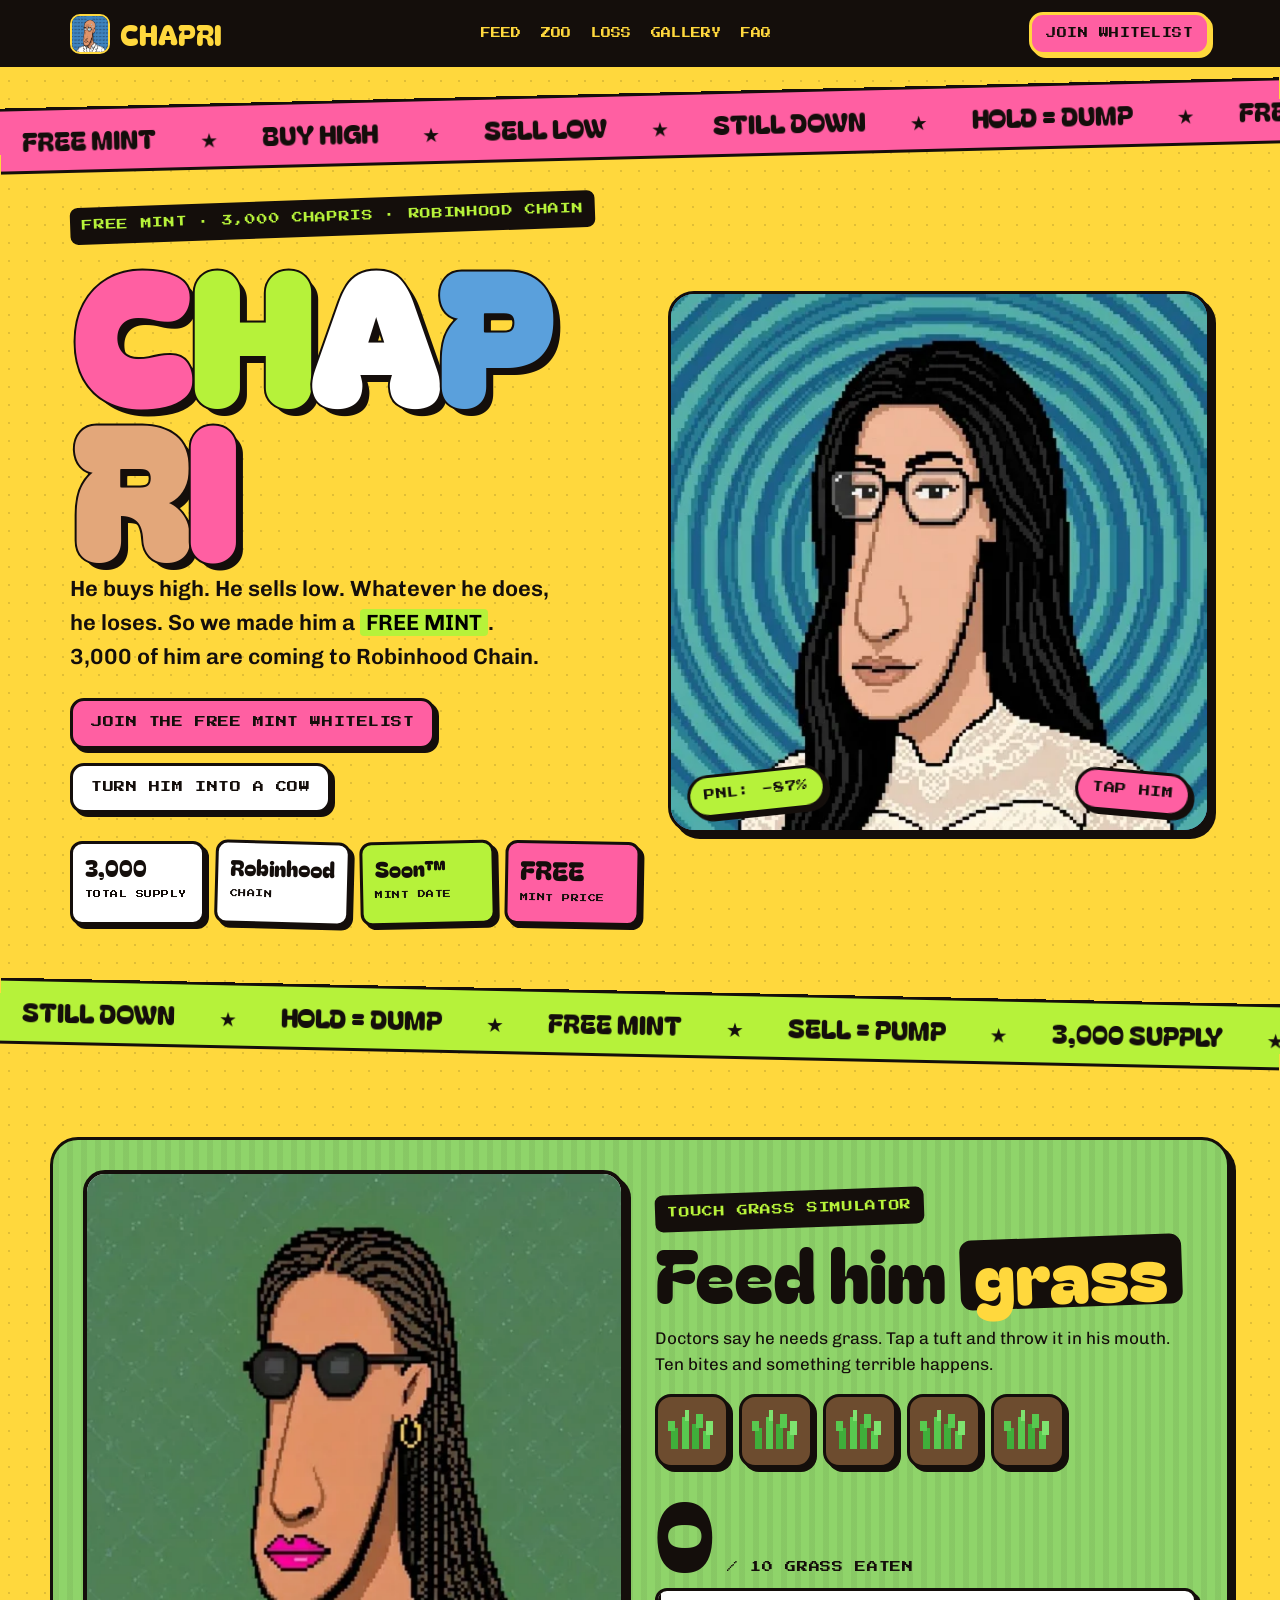
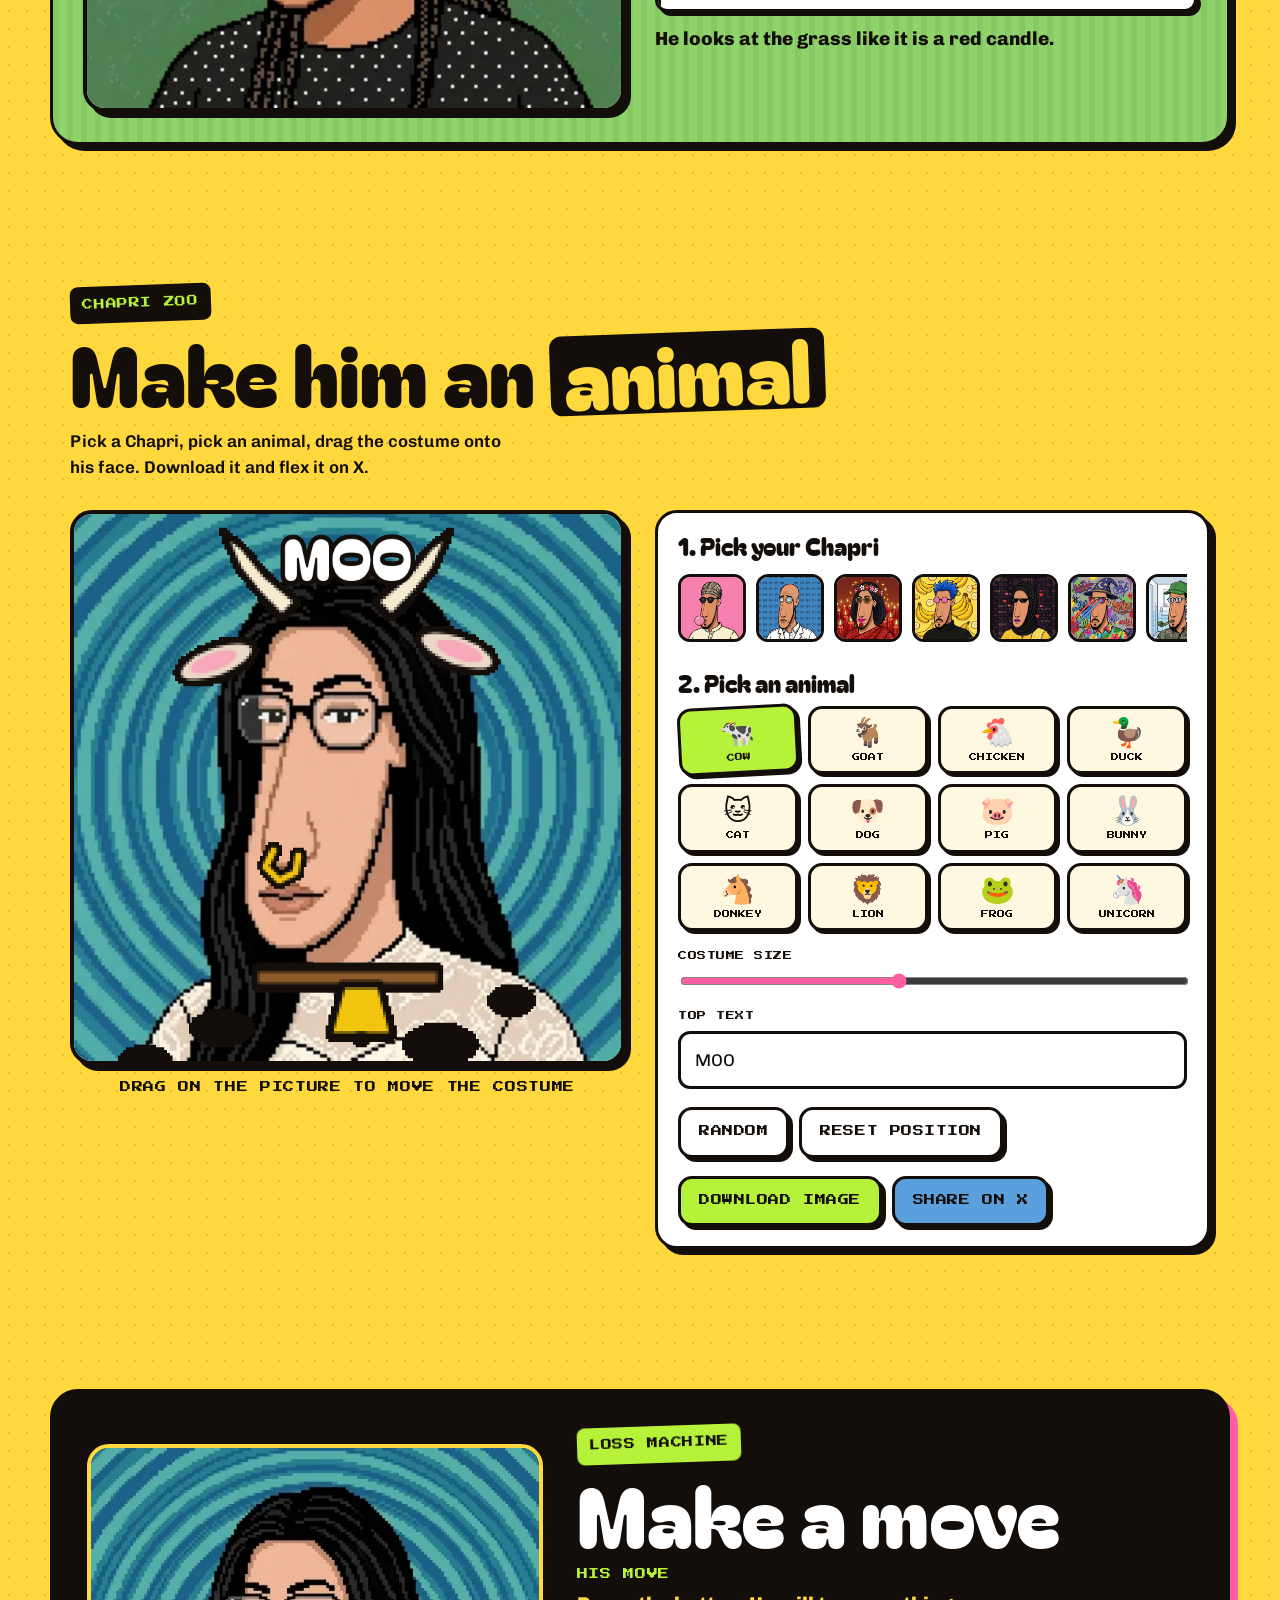
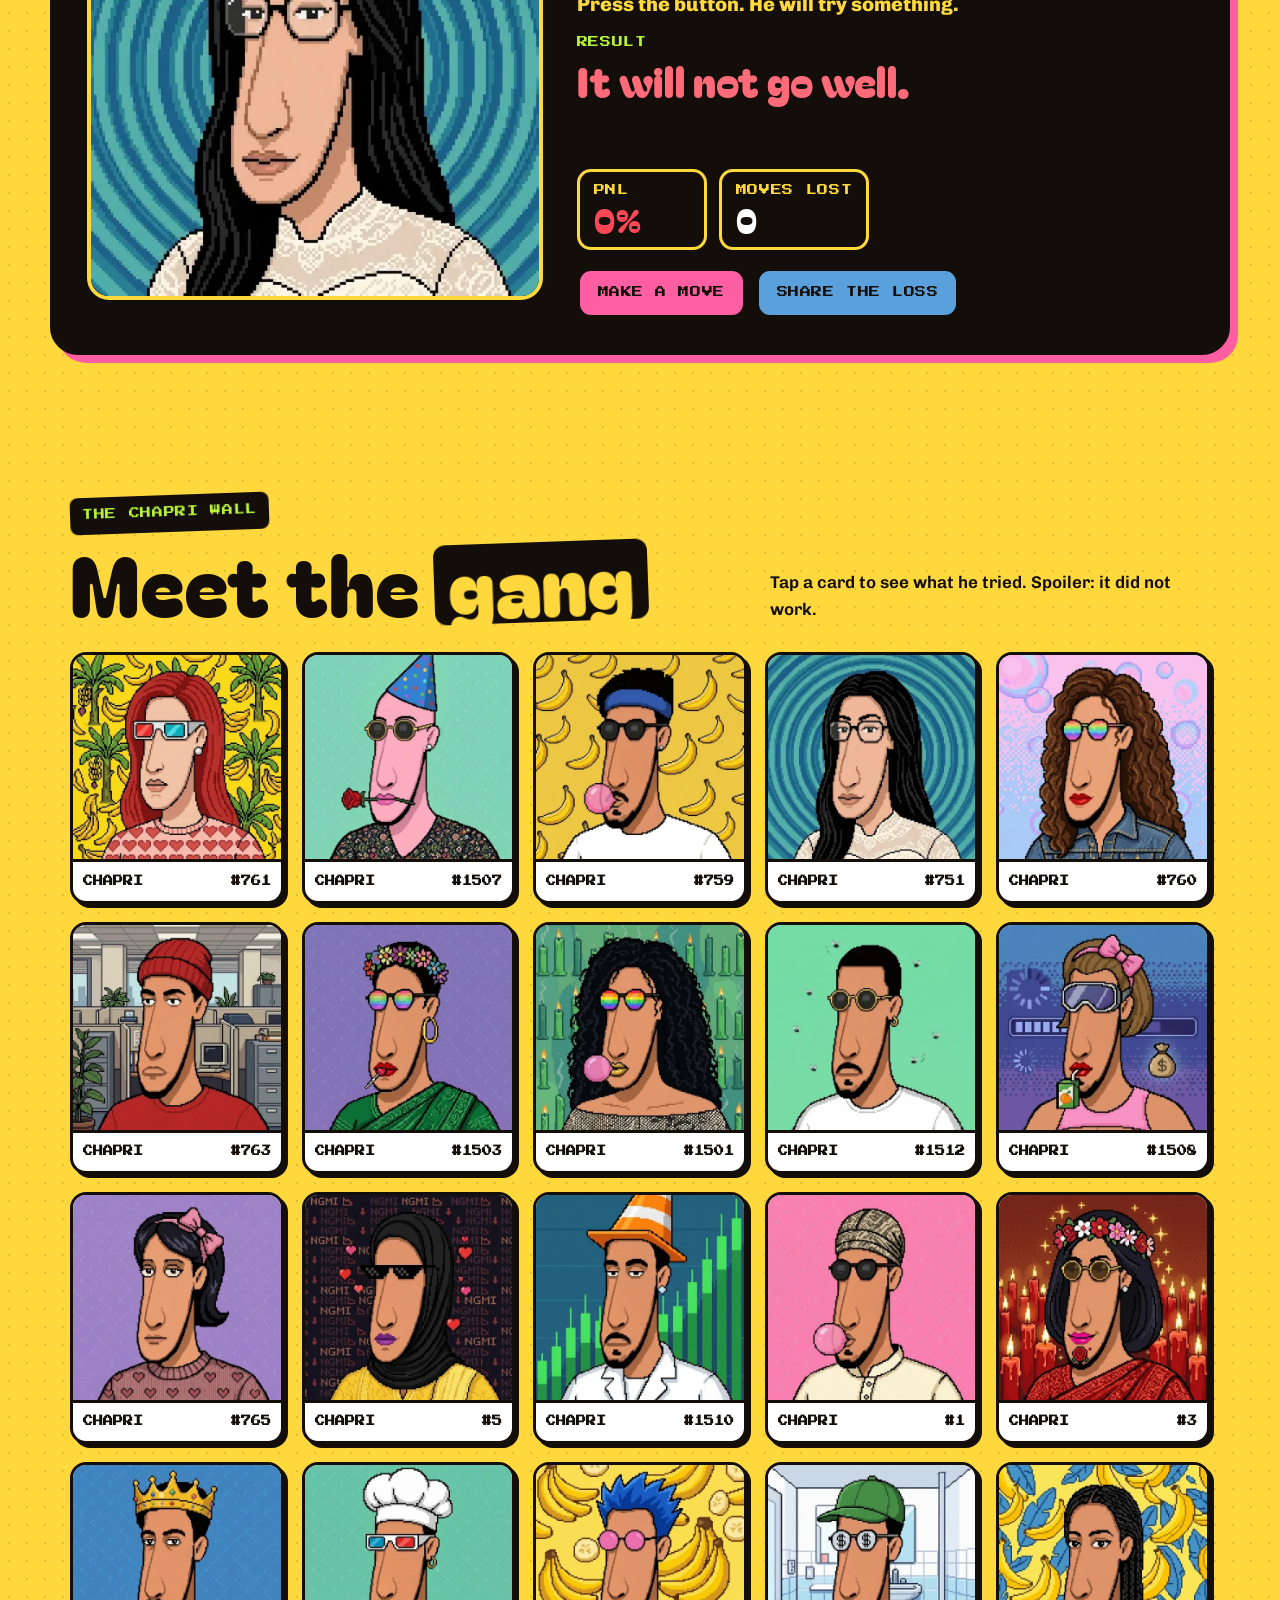
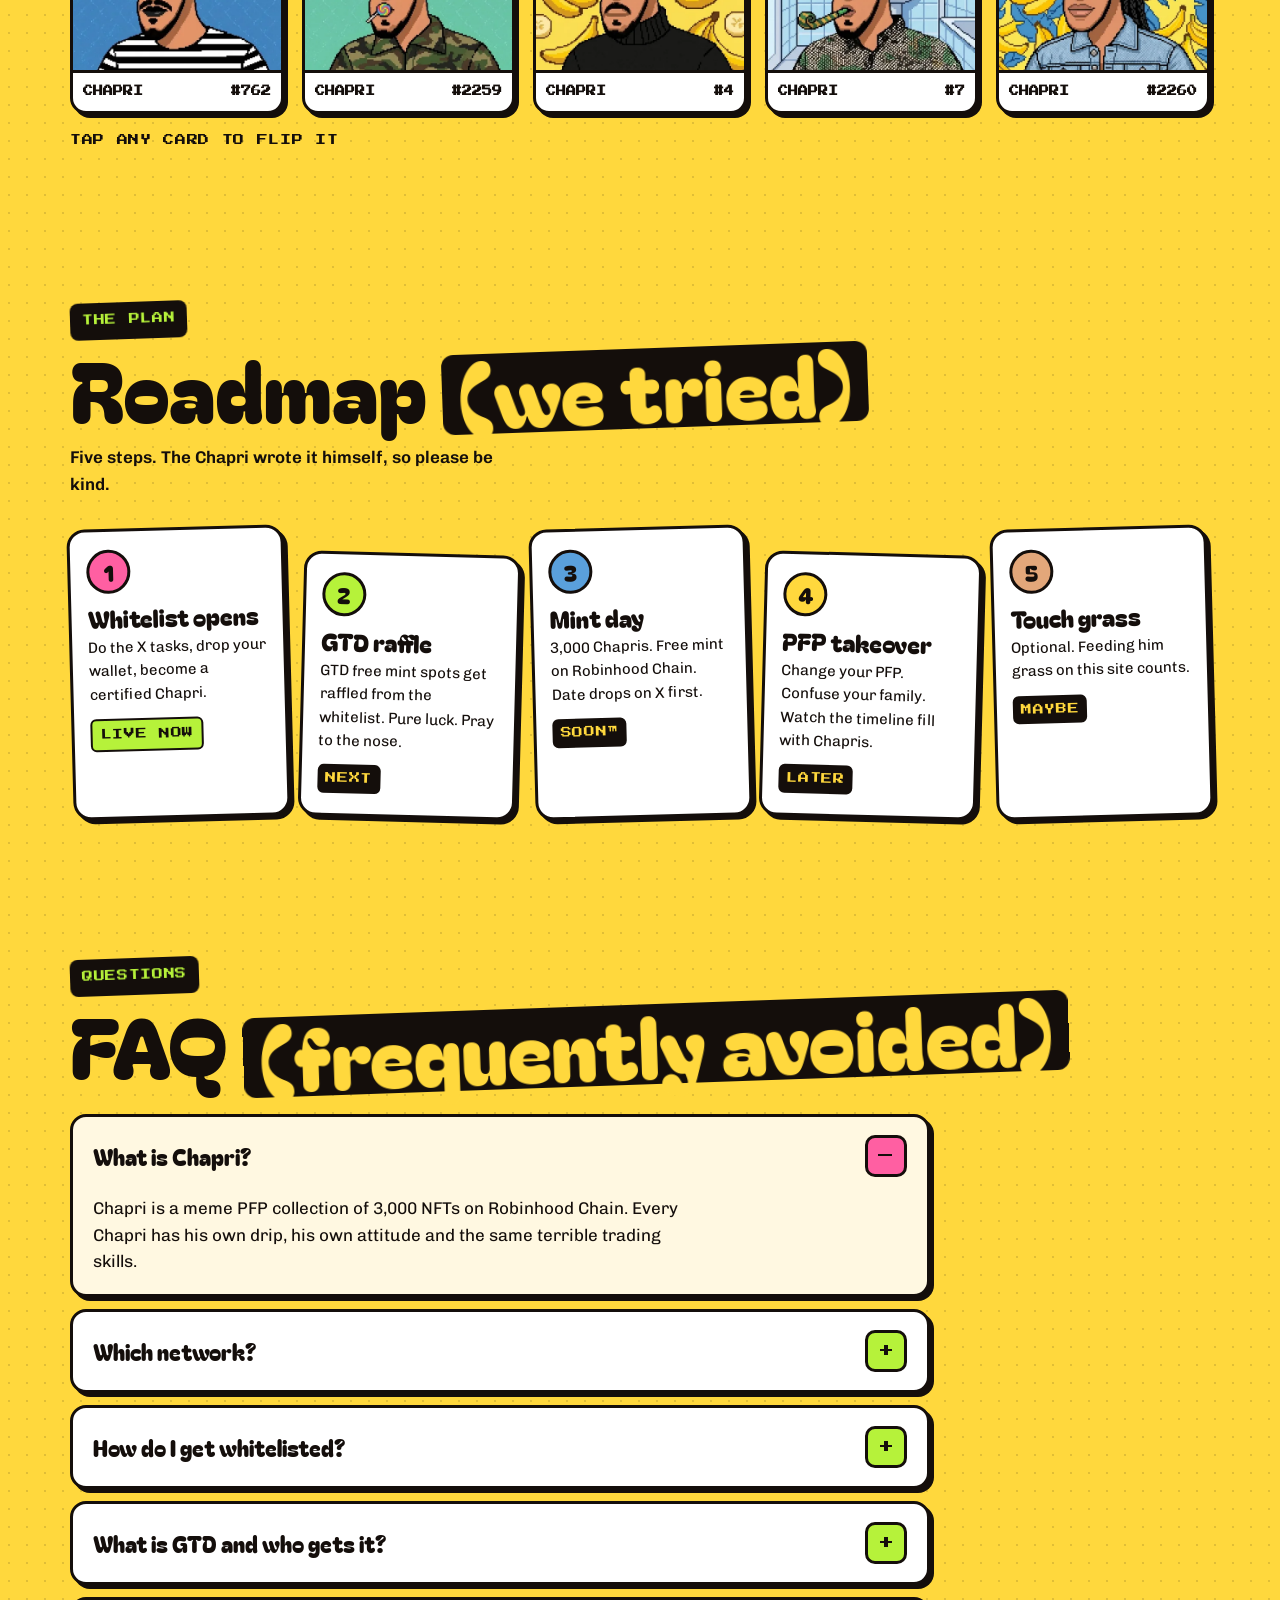
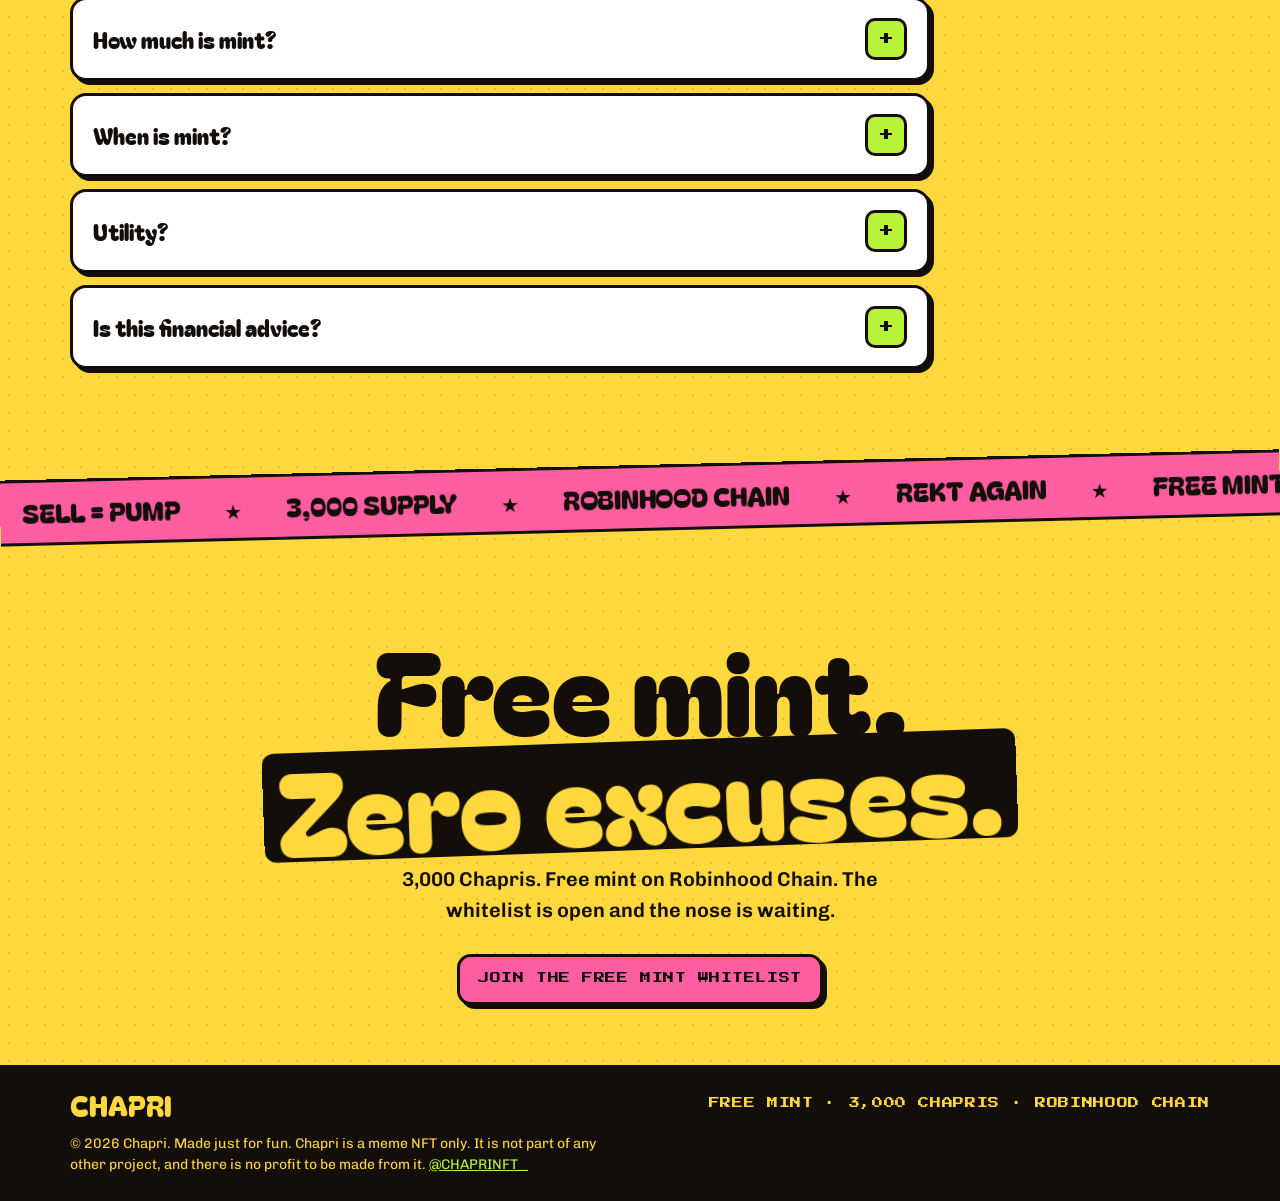
==== index.html @ a9d10a24 "Add files via upload" ====
<!doctype html>
<html lang="en">
<head>
<meta charset="utf-8">
<meta name="viewport" content="width=device-width,initial-scale=1,viewport-fit=cover">
<title>Chapri</title>
<meta name="description" content="Chapri. 3,000 Chapris, free mint on Robinhood Chain. Every move he makes is a loss. Feed him grass, turn him into a cow.">
<meta property="og:title" content="Chapri">
<meta property="og:description" content="3,000 Chapris. Free mint on Robinhood Chain. Buys high. Sells low. Every time.">
<meta property="og:image" content="assets/nft/2.webp">
<meta name="twitter:card" content="summary_large_image">
<meta name="twitter:site" content="@CHAPRINFT_">
<link rel="icon" href="assets/nft/2.webp">
<link rel="preconnect" href="https://fonts.googleapis.com">
<link rel="preconnect" href="https://fonts.gstatic.com" crossorigin>
<link rel="stylesheet" href="https://fonts.googleapis.com/css2?family=Bagel+Fat+One&family=Chivo:wght@400;600;800&family=Press+Start+2P&display=swap">
<link rel="stylesheet" href="css/style.css">
</head>
<body>
<header class="top">
  <div class="wrap nav">
    <a class="logo" href="#home"><img src="assets/nft/2.webp" alt="Chapri logo"><span>CHAPRI</span></a>
    <nav class="nav-links" aria-label="Main">
      <a href="#feed">Feed</a>
      <a href="#zoo">Zoo</a>
      <a href="#loss">Loss</a>
      <a href="#gallery">Gallery</a>
      <a href="#faq">FAQ</a>
    </nav>
    <a class="btn" href="#whitelist">Join Whitelist</a>
  </div>
</header>

<canvas id="confetti"></canvas>
<div class="toast" id="toast" role="status" aria-live="polite"></div>

<main id="home-view">
  <div class="marquee" aria-hidden="true"><div class="marquee-track" data-mq="0"></div></div>

  <div class="wrap hero" id="home">
    <div>
      <span class="eyebrow pixel">Free mint &middot; 3,000 Chapris &middot; Robinhood Chain</span>
      <h1 class="title" aria-label="Chapri"><span>C</span><span>H</span><span>A</span><span>P</span><span>R</span><span>I</span></h1>
      <p class="lede">He buys high. He sells low. Whatever he does, he loses. So we made him a <mark>FREE MINT</mark>. 3,000 of him are coming to Robinhood Chain.</p>
      <div class="cta-row">
        <a class="btn" href="#whitelist">Join the Free Mint Whitelist</a>
        <a class="btn white" href="#zoo">Turn him into a cow</a>
      </div>
      <div class="facts">
        <div class="fact"><b>3,000</b><small>Total supply</small></div>
        <div class="fact"><b>Robinhood</b><small>Chain</small></div>
        <div class="fact"><b>Soon&trade;</b><small>Mint date</small></div>
        <div class="fact free"><b>FREE</b><small>Mint price</small></div>
      </div>
    </div>
    <div class="stage" id="stage">
      <div class="bubble" id="heroBubble">gm. bought the top again.</div>
      <button class="hero-pic" id="heroTap" type="button" aria-label="Tap the Chapri"><img id="heroImg" src="assets/nft/751.webp" alt="A Chapri"></button>
      <span class="sticker s1 pixel" id="heroPnl">PnL: -87%</span>
      <span class="sticker s2 pixel">Tap him</span>
    </div>
  </div>

  <div class="marquee alt" aria-hidden="true"><div class="marquee-track" data-mq="3"></div></div>

  <section id="feed">
    <div class="wrap feed">
      <div class="feed-stage">
        <div class="feed-card" id="feedCard">
          <canvas id="feedCanvas" width="800" height="800" aria-label="A hungry Chapri"></canvas>
        </div>
      </div>
      <div class="feed-copy">
        <span class="eyebrow pixel">Touch grass simulator</span>
        <h2>Feed him <span class="hl">grass</span></h2>
        <p>Doctors say he needs grass. Tap a tuft and throw it in his mouth. Ten bites and something terrible happens.</p>
        <div class="tray" id="tray" aria-label="Grass tufts"></div>
        <div class="counter"><b id="grassCount">0</b><span class="pixel">/ 10 grass eaten</span></div>
        <div class="progress" aria-hidden="true"><i id="grassBar"></i></div>
        <p class="react" id="react">He looks at the grass like it is a red candle.</p>
        <div class="done-row" id="feedDone" hidden>
          <button class="btn lime" type="button" id="feedDl">Download cow</button>
          <button class="btn sky" type="button" id="feedShare">Share on X</button>
          <button class="btn white" type="button" id="feedAgain">Feed another</button>
        </div>
      </div>
    </div>
  </section>

  <section id="zoo">
    <div class="wrap">
      <div class="sec-head">
        <div><span class="eyebrow pixel">Chapri zoo</span><h2>Make him an <span class="hl">animal</span></h2></div>
        <p>Pick a Chapri, pick an animal, drag the costume onto his face. Download it and flex it on X.</p>
      </div>
      <div class="zoo">
        <div class="zoo-stage">
          <div class="zoo-card" id="zooCard"><canvas id="zooCanvas" width="800" height="800" aria-label="Chapri animal maker preview"></canvas></div>
          <p class="zoo-hint pixel">Drag on the picture to move the costume</p>
        </div>
        <div class="panel-box">
          <div><h3>1. Pick your Chapri</h3><div class="thumbs" id="thumbs"></div></div>
          <div><h3>2. Pick an animal</h3><div class="animals" id="animals"></div></div>
          <div class="ctrl"><label for="zSize">Costume size</label><input type="range" id="zSize" min="70" max="140" value="100"></div>
          <div class="ctrl"><label for="zCap">Top text</label><input class="inp" id="zCap" maxlength="18" autocomplete="off" value="MOO"></div>
          <div class="actions">
            <button class="btn white" type="button" id="zRandom">Random</button>
            <button class="btn white" type="button" id="zReset">Reset position</button>
          </div>
          <div class="actions">
            <button class="btn lime" type="button" id="zDl">Download image</button>
            <button class="btn sky" type="button" id="zShare">Share on X</button>
          </div>
        </div>
      </div>
    </div>
  </section>

  <section id="loss">
    <div class="wrap roast">
      <div class="roast-stage">
        <div class="roast-card" id="lossCard"><img id="lossImg" src="assets/nft/751.webp" alt="A Chapri about to make a move"><div class="flames"></div></div>
      </div>
      <div>
        <span class="eyebrow pixel">Loss machine</span>
        <h2>Make a move</h2>
        <p class="pixel move-label">His move</p>
        <p class="move" id="lossMove">Press the button. He will try something.</p>
        <p class="pixel move-label">Result</p>
        <p class="roast-line" id="lossResult">It will not go well.</p>
        <div class="pnl-row"><span class="pnl-box"><span class="pixel">PnL</span><b id="pnl">0%</b></span><span class="pnl-box"><span class="pixel">Moves lost</span><b id="lossTotal">0</b></span></div>
        <div class="actions">
          <button class="btn" type="button" id="lossBtn">Make a move</button>
          <a class="btn sky" id="lossShare" href="https://x.com/CHAPRINFT_" target="_blank" rel="noopener">Share the loss</a>
        </div>
      </div>
    </div>
  </section>

  <section id="gallery">
    <div class="wrap">
      <div class="sec-head">
        <div><span class="eyebrow pixel">The Chapri wall</span><h2>Meet the <span class="hl">gang</span></h2></div>
        <p>Tap a card to see what he tried. Spoiler: it did not work.</p>
      </div>
      <div class="gallery" id="gal"></div>
      <p class="hint pixel">Tap any card to flip it</p>
    </div>
  </section>

  <section id="roadmap">
    <div class="wrap">
      <div class="sec-head">
        <div><span class="eyebrow pixel">The plan</span><h2>Roadmap <span class="hl">(we tried)</span></h2></div>
        <p>Five steps. The Chapri wrote it himself, so please be kind.</p>
      </div>
      <div class="road">
        <div class="step"><span class="num">1</span><h3>Whitelist opens</h3><p>Do the X tasks, drop your wallet, become a certified Chapri.</p><span class="state now pixel">Live now</span></div>
        <div class="step"><span class="num">2</span><h3>GTD raffle</h3><p>GTD free mint spots get raffled from the whitelist. Pure luck. Pray to the nose.</p><span class="state pixel">Next</span></div>
        <div class="step"><span class="num">3</span><h3>Mint day</h3><p>3,000 Chapris. Free mint on Robinhood Chain. Date drops on X first.</p><span class="state pixel">Soon&trade;</span></div>
        <div class="step"><span class="num">4</span><h3>PFP takeover</h3><p>Change your PFP. Confuse your family. Watch the timeline fill with Chapris.</p><span class="state pixel">Later</span></div>
        <div class="step"><span class="num">5</span><h3>Touch grass</h3><p>Optional. Feeding him grass on this site counts.</p><span class="state pixel">Maybe</span></div>
      </div>
    </div>
  </section>

  <section id="faq">
    <div class="wrap">
      <div class="sec-head">
        <div><span class="eyebrow pixel">Questions</span><h2>FAQ <span class="hl">(frequently avoided)</span></h2></div>
      </div>
      <div class="faq">
        <details open><summary>What is Chapri?</summary><p>Chapri is a meme PFP collection of 3,000 NFTs on Robinhood Chain. Every Chapri has his own drip, his own attitude and the same terrible trading skills.</p></details>
        <details><summary>Which network?</summary><p>Robinhood Chain.</p></details>
        <details><summary>How do I get whitelisted?</summary><p>Open the whitelist page, follow @CHAPRINFT_ on X, like and repost the post, comment on it, then submit your X username, your comment link and your EVM wallet. Takes about two minutes.</p></details>
        <details><summary>What is GTD and who gets it?</summary><p>GTD means guaranteed mint. GTD access will be decided by a raffle among whitelisted Chapris. Winners are announced on X.</p></details>
        <details><summary>How much is mint?</summary><p>Free. You only pay network gas. The only mint where the Chapri cannot lose money. He will still find a way.</p></details>
        <details><summary>When is mint?</summary><p>Soon. The exact date drops on X first. Turn on notifications for @CHAPRINFT_.</p></details>
        <details><summary>Utility?</summary><p>You can feed him grass, turn him into a cow and watch him lose money on every move. Also memes, community and a PFP your friends will ask questions about.</p></details>
        <details><summary>Is this financial advice?</summary><p>No. Chapri is a meme NFT made just for fun. It is not part of any other project, and there is no profit to be made from it. The Chapri cannot even manage his own money.</p></details>
      </div>
    </div>
  </section>

  <div class="marquee" aria-hidden="true"><div class="marquee-track" data-mq="6"></div></div>

  <section class="final">
    <div class="wrap">
      <h2>Free mint. <span class="hl">Zero excuses.</span></h2>
      <p>3,000 Chapris. Free mint on Robinhood Chain. The whitelist is open and the nose is waiting.</p>
      <a class="btn" href="#whitelist">Join the Free Mint Whitelist</a>
    </div>
  </section>
</main>

<main id="wl-view" hidden>
  <div class="marquee alt" aria-hidden="true"><div class="marquee-track" data-mq="2"></div></div>
  <div class="wrap" id="wl">
    <div class="wl-grid">
      <div class="wl-side wl-intro">
        <span class="eyebrow pixel">Chapri whitelist</span>
        <h1>Get on the list, ser.</h1>
        <p>Free mint whitelist. Finish every task in order. Each one unlocks the next. Fake links get you nowhere. The nose knows.</p>
      </div>
      <div class="wl-side wl-cube">
        <div class="cube-zone" aria-hidden="true">
          <div class="cube">
            <img src="assets/nft/3.webp" alt=""><img src="assets/nft/758.webp" alt=""><img src="assets/nft/1501.webp" alt=""><img src="assets/nft/4.webp" alt=""><img src="assets/nft/1509.webp" alt=""><img src="assets/nft/2260.webp" alt="">
          </div>
        </div>
        <a class="btn white" href="#home">Back to home</a>
      </div>

      <div class="panel" id="panel">
        <div class="panel-top">
          <span class="pixel" id="lvlText">Chapri level 0/5</span>
          <div class="lvl" aria-hidden="true"><i id="lvlBar"></i></div>
        </div>
        <div class="tasks" id="tasks">
          <div class="task" data-step="1">
            <div class="task-head"><div class="task-no"><b>1</b></div><div><h3>Follow @CHAPRINFT_</h3><p class="sub">Required. No follow, no Chapri.</p></div></div>
            <p class="done-line">Followed. Welcome to the family.</p>
            <div class="task-body">
              <div class="row"><a class="btn sky" id="followBtn" href="https://x.com/CHAPRINFT_" target="_blank" rel="noopener">Follow on X</a></div>
              <p class="wait" id="followWait">Follow first, then come back here.</p>
              <div class="row"><button class="btn" id="followOk" type="button" disabled>I followed, continue</button></div>
            </div>
          </div>
          <div class="task locked" data-step="2">
            <div class="task-head"><div class="task-no"><b>2</b></div><div><h3>Your X username</h3><p class="sub">The account you just followed with.</p></div></div>
            <p class="done-line" id="userDone">Saved.</p>
            <form class="task-body" id="userForm" novalidate>
              <label class="lbl" for="xuser">X username</label>
              <input class="inp" id="xuser" name="xuser" autocomplete="off" autocapitalize="off" spellcheck="false" placeholder="@yourname" maxlength="16">
              <p class="err" id="userErr"></p>
              <div class="row"><button class="btn" type="submit">Save username</button></div>
            </form>
          </div>
          <div class="task locked" data-step="3">
            <div class="task-head"><div class="task-no"><b>3</b></div><div><h3>Like and repost</h3><p class="sub" id="lrSub">Show the post some love. Both are required.</p></div></div>
            <p class="done-line">Liked and reposted. Legendary.</p>
            <div class="task-body">
              <div class="row">
                <a class="btn white" id="likeBtn" href="https://x.com/CHAPRINFT_" target="_blank" rel="noopener">Like the post</a>
                <a class="btn white" id="rtBtn" href="https://x.com/CHAPRINFT_" target="_blank" rel="noopener">Repost the post</a>
              </div>
              <label class="check" for="lrCheck"><input type="checkbox" id="lrCheck" disabled><span>I liked and reposted the post</span></label>
              <p class="err" id="lrErr"></p>
              <div class="row"><button class="btn" id="lrOk" type="button" disabled>Confirm and continue</button></div>
            </div>
          </div>
          <div class="task locked" data-step="4">
            <div class="task-head"><div class="task-no"><b>4</b></div><div><h3>Comment on the post</h3><p class="sub">Drop a comment, then paste the link to your comment.</p></div></div>
            <p class="done-line">Comment verified.</p>
            <form class="task-body" id="cmForm" novalidate>
              <div class="row"><a class="btn sky" id="cmBtn" href="https://x.com/CHAPRINFT_" target="_blank" rel="noopener">Comment on X</a></div>
              <p class="mini">After posting, open your comment, tap Share, copy the link and paste it below. It must be your own comment from the username you saved.</p>
              <label class="lbl" for="cmLink">Your comment link</label>
              <input class="inp" id="cmLink" name="cmLink" autocomplete="off" autocapitalize="off" spellcheck="false" placeholder="https://x.com/yourname/status/1234567890">
              <p class="err" id="cmErr"></p>
              <div class="row"><button class="btn" type="submit">Verify comment</button></div>
            </form>
          </div>
          <div class="task locked" data-step="5">
            <div class="task-head"><div class="task-no"><b>5</b></div><div><h3>Your EVM wallet</h3><p class="sub">Where your Chapri will live. Double check it.</p></div></div>
            <form class="task-body" id="walletForm" novalidate>
              <label class="lbl" for="wallet">EVM wallet address</label>
              <input class="inp" id="wallet" name="wallet" autocomplete="off" autocapitalize="off" spellcheck="false" placeholder="0x..." maxlength="42">
              <p class="err" id="walletErr"></p>
              <div class="row"><button class="btn lime" type="submit" id="walletBtn">Submit and join Chapri</button></div>
            </form>
          </div>
        </div>
        <div class="success" id="success" hidden>
          <img src="assets/nft/1512.webp" alt="A happy Chapri">
          <span class="pixel">Whitelist submitted</span>
          <h3>Congrats! You are officially a Chapri.</h3>
          <p>Welcome to the Chapri project. We will announce the free mint date on X very soon. GTD access will be decided by a raffle, so stay tuned.</p>
          <div class="summary" id="summary"></div>
          <div class="row" style="justify-content:center">
            <a class="btn" id="shareBtn" href="https://x.com/CHAPRINFT_" target="_blank" rel="noopener">Share on X</a>
            <a class="btn white" href="https://x.com/CHAPRINFT_" target="_blank" rel="noopener">Turn on notifications</a>
          </div>
        </div>
      </div>
    </div>
  </div>
</main>

<footer>
  <div class="wrap foot">
    <span class="logo"><span>CHAPRI</span></span>
    <span class="pixel">Free mint &middot; 3,000 Chapris &middot; Robinhood Chain</span>
    <span class="disclaimer">&copy; 2026 Chapri. Made just for fun. Chapri is a meme NFT only. It is not part of any other project, and there is no profit to be made from it. <a href="https://x.com/CHAPRINFT_" target="_blank" rel="noopener">@CHAPRINFT_</a></span>
  </div>
</footer>

<script src="js/config.js"></script>
<script src="js/zoo.js"></script>
<script src="js/app.js"></script>
</body>
</html>
---- css/style.css ----
:root{
  color-scheme: light;
  --banana:#FFD83D;
  --ink:#140E0B;
  --pink:#FF5FA2;
  --lime:#B6F23A;
  --sky:#5AA0DC;
  --skin:#E3A77A;
  --paper:#FFF8E1;
  --grass:#3FAE3A;
  --red:#FF4757;
  --display:"Bagel Fat One","Arial Black",Impact,system-ui,sans-serif;
  --body:"Chivo","Helvetica Neue",Arial,system-ui,sans-serif;
  --pixel:"Press Start 2P","Courier New",monospace;
  --shadow:6px 6px 0 var(--ink);
  --shadow-sm:4px 4px 0 var(--ink);
}
*{box-sizing:border-box}
[hidden]{display:none!important}
html{scroll-behavior:smooth}
body{margin:0;background:var(--banana);color:var(--ink);font-family:var(--body);font-size:17px;line-height:1.55;overflow-x:hidden;
  background-image:radial-gradient(rgba(20,14,11,.13) 1.2px,transparent 1.2px);background-size:18px 18px}
img{max-width:100%;display:block}
a{color:inherit}
button,input{font:inherit;color:inherit}
:focus-visible{outline:3px solid var(--pink);outline-offset:3px}
.wrap{max-width:1180px;margin:0 auto;padding-inline:20px}
.pixel{font-family:var(--pixel);font-size:11px;letter-spacing:.06em;line-height:1.7;text-transform:uppercase}
.btn{display:inline-flex;align-items:center;justify-content:center;gap:10px;border:3px solid var(--ink);background:var(--pink);color:var(--ink);
  font-family:var(--pixel);font-size:11px;text-transform:uppercase;letter-spacing:.05em;padding:15px 18px;border-radius:14px;box-shadow:var(--shadow-sm);
  cursor:pointer;text-decoration:none;transition:transform .12s ease,box-shadow .12s ease;line-height:1.3;text-align:center}
.btn:hover{transform:translate(-2px,-2px) rotate(-1deg);box-shadow:6px 6px 0 var(--ink)}
.btn:active{transform:translate(3px,3px);box-shadow:1px 1px 0 var(--ink)}
.btn.lime{background:var(--lime)}
.btn.white{background:#fff}
.btn.sky{background:var(--sky)}
.btn.ink{background:var(--ink);color:var(--banana)}
.btn[disabled]{background:#d9d2bd;color:#6b6356;cursor:not-allowed;transform:none;box-shadow:var(--shadow-sm)}
.eyebrow{display:inline-block;background:var(--ink);color:var(--lime);padding:9px 12px;border-radius:8px;transform:rotate(-2deg)}

header.top{position:sticky;top:env(safe-area-inset-top,0px);z-index:50;background:var(--ink);color:var(--banana)}
.nav{display:flex;align-items:center;justify-content:space-between;gap:16px;padding-block:12px}
.logo{display:flex;align-items:center;gap:10px;text-decoration:none}
.logo img{width:40px;height:40px;border-radius:10px;border:2px solid var(--banana)}
.logo span{font-family:var(--display);font-size:28px;color:var(--banana);line-height:1}
.nav-links{display:flex;gap:20px;align-items:center}
.nav-links a{font-family:var(--pixel);font-size:10px;text-transform:uppercase;text-decoration:none;color:var(--banana)}
.nav-links a:hover{color:var(--lime)}
.nav .btn{padding:12px 14px;font-size:10px;box-shadow:3px 3px 0 var(--banana);border-color:var(--banana)}

.marquee{background:var(--pink);border-block:3px solid var(--ink);overflow:hidden;transform:rotate(-1.4deg);margin-block:26px 10px;position:relative;z-index:2}
.marquee.alt{background:var(--lime);transform:rotate(1.2deg)}
.marquee-track{display:flex;width:max-content;animation:scroll 30s linear infinite}
.marquee.alt .marquee-track{animation-direction:reverse;animation-duration:36s}
.marquee-track span{font-family:var(--display);font-size:26px;padding:10px 22px;white-space:nowrap}
.marquee-track span::after{content:"\2605";margin-left:44px;font-size:20px}
@keyframes scroll{to{transform:translateX(-50%)}}

.hero{display:grid;grid-template-columns:1.05fr 1fr;gap:28px;align-items:center;padding-block:30px 40px}
.title{font-family:var(--display);font-size:clamp(84px,14vw,180px);line-height:.86;margin:18px 0 8px;display:flex;flex-wrap:wrap}
.title span{display:inline-block;color:var(--pink);-webkit-text-stroke:4px var(--ink);paint-order:stroke fill;text-shadow:7px 7px 0 var(--ink);animation:bob 2.4s ease-in-out infinite}
.title span:nth-child(2){color:var(--lime);animation-delay:.12s}
.title span:nth-child(3){color:#fff;animation-delay:.24s}
.title span:nth-child(4){color:var(--sky);animation-delay:.36s}
.title span:nth-child(5){color:var(--skin);animation-delay:.48s}
.title span:nth-child(6){color:var(--pink);animation-delay:.6s}
@keyframes bob{0%,100%{transform:translateY(0) rotate(0)}50%{transform:translateY(-12px) rotate(-3deg)}}
.lede{font-size:clamp(18px,2.2vw,22px);font-weight:600;max-width:36ch;margin:10px 0 24px;text-wrap:balance}
.lede mark{background:var(--lime);padding:0 6px;border-radius:4px}
.cta-row{display:flex;flex-wrap:wrap;gap:14px}
.facts{display:grid;grid-template-columns:repeat(4,1fr);gap:10px;margin-top:28px}
.fact{background:#fff;border:3px solid var(--ink);border-radius:12px;padding:12px;box-shadow:var(--shadow-sm)}
.fact:nth-child(2){transform:rotate(1.5deg)}
.fact:nth-child(3){transform:rotate(-1.2deg);background:var(--lime)}
.fact:nth-child(4){transform:rotate(1deg)}
.fact.free{background:var(--pink)}
.fact.free b{font-size:26px}
.fact b{display:block;font-family:var(--display);font-size:22px;line-height:1.05;font-weight:400;font-variant-numeric:tabular-nums}
.fact small{font-family:var(--pixel);font-size:8px;text-transform:uppercase;letter-spacing:.06em}
.stage{position:relative;aspect-ratio:1;max-width:100%;border:3px solid var(--ink);border-radius:26px;background:var(--sky);box-shadow:var(--shadow);overflow:hidden;
  background-image:linear-gradient(rgba(255,255,255,.14) 2px,transparent 2px),linear-gradient(90deg,rgba(255,255,255,.14) 2px,transparent 2px);background-size:40px 40px}
.hero-pic{position:absolute;inset:0;border:0;padding:0;background:none;cursor:pointer}
.hero-pic img{width:100%;height:100%;object-fit:cover}
.hero-pic img.squish{animation:squish .38s ease}
@keyframes squish{0%{transform:scale(1)}30%{transform:scale(1.05,.94)}60%{transform:scale(.97,1.04)}100%{transform:scale(1)}}
.bubble{position:absolute;z-index:4;left:50%;top:18px;transform:translateX(-50%) rotate(-2deg);max-width:min(86%,360px);background:#fff;border:3px solid var(--ink);border-radius:18px;padding:10px 14px;
  font-weight:800;font-size:16px;text-align:center;box-shadow:var(--shadow-sm);transition:opacity .3s,transform .3s}
.bubble::after{content:"";position:absolute;left:50%;bottom:-14px;width:22px;height:22px;background:#fff;border-right:3px solid var(--ink);border-bottom:3px solid var(--ink);transform:translateX(-50%) rotate(45deg)}
.bubble.swap{opacity:0;transform:translateX(-50%) rotate(-2deg) scale(.9)}
.sticker{position:absolute;z-index:3;border:3px solid var(--ink);border-radius:999px;padding:9px 14px;background:#fff;box-shadow:var(--shadow-sm);pointer-events:none}
.sticker.s1{bottom:18px;left:16px;transform:rotate(-6deg);background:var(--lime)}
.sticker.s2{bottom:18px;right:16px;transform:rotate(5deg);background:var(--pink)}

section{padding-block:70px}
.sec-head{display:flex;flex-wrap:wrap;align-items:end;justify-content:space-between;gap:16px;margin-bottom:30px}
h2{font-family:var(--display);font-weight:400;font-size:clamp(44px,7vw,84px);line-height:.95;margin:10px 0 0;text-wrap:balance}
h2 .hl{background:var(--ink);color:var(--banana);padding:0 14px;border-radius:12px;display:inline-block;transform:rotate(-2deg)}
.sec-head p{max-width:44ch;margin:0;font-weight:600}

.feed{display:grid;grid-template-columns:1fr 1fr;gap:30px;align-items:center;background:#8fd46a;border:3px solid var(--ink);border-radius:28px;padding:30px;box-shadow:var(--shadow);
  background-image:repeating-linear-gradient(90deg,rgba(20,14,11,.06) 0 6px,transparent 6px 14px)}
.feed-stage{position:relative;perspective:900px}
.feed-card{position:relative;border:4px solid var(--ink);border-radius:22px;overflow:hidden;background:#fff;box-shadow:var(--shadow);transform-style:preserve-3d}
.feed-card.morph{animation:morph 1.1s cubic-bezier(.2,.8,.2,1)}
@keyframes morph{0%{transform:rotateY(0)}50%{transform:rotateY(180deg) scale(.9)}100%{transform:rotateY(360deg)}}
.feed-card.chew{animation:chew .35s ease}
@keyframes chew{0%,100%{transform:scale(1)}40%{transform:scale(1.04,.96)}70%{transform:scale(.98,1.03)}}
.feed-card canvas,.zoo-card canvas{display:block;width:100%;height:auto;aspect-ratio:1}
.feed-copy h2{font-size:clamp(40px,6vw,74px)}
.counter{display:flex;align-items:baseline;gap:12px;margin:14px 0 8px}
.counter b{font-family:var(--display);font-size:clamp(56px,8vw,96px);line-height:1;font-weight:400;font-variant-numeric:tabular-nums}
.progress{height:24px;border:3px solid var(--ink);border-radius:999px;background:#fff;overflow:hidden;box-shadow:var(--shadow-sm)}
.progress i{display:block;height:100%;width:0;background:repeating-linear-gradient(45deg,var(--grass) 0 10px,#58c94f 10px 20px);border-right:3px solid var(--ink);transition:width .35s ease}
.react{font-weight:800;font-size:19px;min-height:2.9em;margin:12px 0}
.tray{display:flex;flex-wrap:wrap;gap:10px;margin:6px 0 16px}
.tuft{width:74px;height:74px;border:3px solid var(--ink);border-radius:16px;background:#6d4c2f;box-shadow:var(--shadow-sm);cursor:pointer;display:grid;place-items:center;padding:0;transition:transform .12s}
.tuft:hover{transform:translateY(-4px) rotate(-4deg)}
.tuft:active{transform:scale(.92)}
.tuft svg{width:56px;height:56px}
.flying{position:fixed;z-index:90;width:56px;height:56px;pointer-events:none;transition:transform .55s cubic-bezier(.3,1.4,.5,1),opacity .55s}
.done-row{display:flex;flex-wrap:wrap;gap:10px}
.moo{position:absolute;z-index:3;right:14px;top:14px;font-family:var(--display);font-size:clamp(38px,6vw,64px);color:#fff;-webkit-text-stroke:3px var(--ink);paint-order:stroke fill;transform:rotate(8deg);animation:bob 1.2s ease-in-out infinite;pointer-events:none}

.zoo{display:grid;grid-template-columns:minmax(0,1fr) minmax(0,1fr);gap:30px;align-items:start}
.zoo-stage{perspective:1000px;position:sticky;top:90px}
.zoo-card{border:4px solid var(--ink);border-radius:22px;overflow:hidden;background:#fff;box-shadow:var(--shadow);transition:transform .2s ease-out;transform-style:preserve-3d;touch-action:none;cursor:move}
.zoo-card.pop{animation:morph .9s cubic-bezier(.2,.8,.2,1)}
.zoo-hint{margin-top:14px;text-align:center}
.panel-box{min-width:0;background:#fff;border:3px solid var(--ink);border-radius:22px;box-shadow:var(--shadow);padding:20px;display:grid;gap:18px}
.panel-box>*{min-width:0}
.roast .eyebrow{background:var(--lime);color:var(--ink)}
.panel-box h3{margin:0 0 10px;font-family:var(--display);font-weight:400;font-size:24px;line-height:1.1}
.thumbs{display:flex;gap:10px;overflow-x:auto;padding:4px 4px 10px;scroll-snap-type:x mandatory}
.thumb{flex:none;width:68px;height:68px;border:3px solid var(--ink);border-radius:12px;overflow:hidden;padding:0;cursor:pointer;scroll-snap-align:start;background:#fff}
.thumb img{width:100%;height:100%;object-fit:cover}
.thumb[aria-pressed="true"]{outline:4px solid var(--pink);outline-offset:1px;transform:rotate(-4deg)}
.animals{display:grid;grid-template-columns:repeat(4,minmax(0,1fr));gap:10px}
.animal{border:3px solid var(--ink);border-radius:14px;background:var(--paper);padding:10px 4px 8px;cursor:pointer;display:grid;justify-items:center;gap:4px;box-shadow:3px 3px 0 var(--ink);transition:transform .12s}
.animal:hover{transform:translateY(-3px) rotate(-2deg)}
.animal .ico{font-size:28px;line-height:1}
.animal span:last-child{font-family:var(--pixel);font-size:8px;text-transform:uppercase}
.animal[aria-pressed="true"]{background:var(--lime);transform:rotate(-3deg)}
.ctrl{display:grid;gap:8px}
.ctrl label{font-family:var(--pixel);font-size:9px;text-transform:uppercase;letter-spacing:.06em}
input[type=range]{width:100%;accent-color:var(--pink)}
.inp{width:100%;font-size:17px;padding:13px 14px;border:3px solid var(--ink);border-radius:12px;background:#fff;color:var(--ink)}
.inp:focus{outline:none;box-shadow:0 0 0 4px var(--lime)}
.actions{display:flex;flex-wrap:wrap;gap:10px}
.toast{position:fixed;left:50%;bottom:calc(22px + env(safe-area-inset-bottom,0px));z-index:95;transform:translateX(-50%) translateY(120px);background:var(--ink);color:var(--banana);border:3px solid var(--banana);border-radius:14px;padding:12px 16px;font-weight:800;box-shadow:var(--shadow-sm);transition:transform .35s cubic-bezier(.2,.9,.3,1.3);max-width:calc(100% - 32px);text-align:center}
.toast:not(.show){visibility:hidden;transition:transform .35s,visibility 0s .35s}
.toast.show{transform:translateX(-50%) translateY(0)}

.roast{display:grid;grid-template-columns:.85fr 1.15fr;gap:34px;align-items:center;background:var(--ink);color:var(--banana);border:3px solid var(--ink);border-radius:28px;padding:34px;box-shadow:8px 8px 0 var(--pink)}
.roast h2{color:#fff}
.roast-stage{perspective:1000px}
.roast-card{position:relative;border:4px solid var(--banana);border-radius:22px;overflow:hidden;transform-style:preserve-3d}
.roast-card.spin{animation:morph .8s cubic-bezier(.2,.8,.2,1)}
.roast-card img{width:100%;aspect-ratio:1;object-fit:cover}
.flames{position:absolute;inset:auto 0 0 0;height:34%;background:linear-gradient(to top,rgba(255,71,87,.95),rgba(255,166,0,.6),transparent);opacity:0;transition:opacity .3s}
.roast-card.hot .flames{opacity:1}
.roast-line{font-family:var(--display);font-size:clamp(26px,3.6vw,42px);line-height:1.1;color:#fff;min-height:3.4em;margin:16px 0}
.move-label{margin:14px 0 4px;color:var(--lime)}
.move{font-weight:800;font-size:20px;margin:0;color:var(--banana)}
.roast .roast-line{color:#FF6B78;margin:0 0 16px;min-height:2.3em}
.pnl-row{display:flex;flex-wrap:wrap;gap:12px;margin-bottom:18px}
.pnl-box{display:grid;gap:2px;border:3px solid var(--banana);border-radius:14px;padding:10px 14px;min-width:130px}
.pnl-box b{font-family:var(--display);font-weight:400;font-size:34px;line-height:1;color:var(--red);font-variant-numeric:tabular-nums}
.pnl-box:last-child b{color:#fff}

.gallery{display:grid;grid-template-columns:repeat(5,1fr);gap:18px;perspective:1100px}
.card{position:relative;aspect-ratio:1/1.18;cursor:pointer;border:0;padding:0;background:none;transform-style:preserve-3d;transition:transform .7s cubic-bezier(.2,.9,.3,1.3)}
.card.flip{transform:rotateY(180deg)}
.card .face{position:absolute;inset:0;backface-visibility:hidden;-webkit-backface-visibility:hidden;border:3px solid var(--ink);border-radius:16px;overflow:hidden;box-shadow:var(--shadow-sm);background:#fff;display:flex;flex-direction:column}
.card .front img{width:100%;aspect-ratio:1;object-fit:cover;border-bottom:3px solid var(--ink)}
.card .front span{flex:1;display:flex;align-items:center;justify-content:space-between;padding:0 10px;font-family:var(--pixel);font-size:10px}
.card .back{transform:rotateY(180deg);background:var(--ink);color:var(--banana);padding:14px;justify-content:space-between;text-align:left}
.card .back q{font-family:var(--display);font-size:clamp(16px,1.6vw,21px);line-height:1.12;quotes:none;color:#fff}
.card .back .tag{align-self:flex-start;background:var(--lime);color:var(--ink);border-radius:6px;padding:5px 7px}
.card:nth-child(4n+1) .back{background:var(--pink);color:var(--ink)}
.card:nth-child(4n+1) .back q{color:var(--ink)}
.card:nth-child(4n+3) .back{background:var(--sky);color:var(--ink)}
.card:nth-child(4n+3) .back q{color:var(--ink)}
.hint{margin-top:18px}

.road{display:grid;grid-template-columns:repeat(5,1fr);gap:14px}
.step{position:relative;background:#fff;border:3px solid var(--ink);border-radius:18px;padding:18px 16px 20px;box-shadow:var(--shadow-sm)}
.step:nth-child(odd){transform:rotate(-1.5deg)}
.step:nth-child(even){transform:rotate(1.5deg);margin-top:26px}
.step .num{display:inline-grid;place-items:center;width:44px;height:44px;border-radius:50%;background:var(--pink);border:3px solid var(--ink);font-family:var(--display);font-size:22px}
.step:nth-child(2) .num{background:var(--lime)}
.step:nth-child(3) .num{background:var(--sky)}
.step:nth-child(4) .num{background:var(--banana)}
.step:nth-child(5) .num{background:var(--skin)}
.step h3{font-family:var(--display);font-weight:400;font-size:24px;line-height:1.05;margin:12px 0 6px}
.step p{margin:0;font-size:15px}
.step .state{display:inline-block;margin-top:12px;background:var(--ink);color:var(--banana);border-radius:6px;padding:5px 8px}
.step .state.now{background:var(--lime);color:var(--ink);border:2px solid var(--ink)}

.faq{display:grid;gap:12px;max-width:860px}
details{background:#fff;border:3px solid var(--ink);border-radius:16px;box-shadow:var(--shadow-sm);overflow:hidden}
details[open]{background:var(--paper)}
summary{cursor:pointer;list-style:none;padding:18px 20px;font-family:var(--display);font-size:22px;display:flex;justify-content:space-between;gap:12px;align-items:center}
summary::-webkit-details-marker{display:none}
summary::after{content:"+";font-family:var(--pixel);font-size:16px;flex:none;width:36px;height:36px;display:grid;place-items:center;border:3px solid var(--ink);border-radius:10px;background:var(--lime)}
details[open] summary::after{content:"\2013";background:var(--pink)}
details p{margin:0;padding:0 20px 20px;max-width:65ch}

.final{text-align:center;padding-block:80px 60px}
.final h2{font-size:clamp(50px,9vw,120px)}
.final p{font-size:20px;font-weight:600;margin:14px auto 28px;max-width:44ch}
footer{background:var(--ink);color:var(--banana);padding-block:26px calc(26px + env(safe-area-inset-bottom,0px))}
.foot{display:flex;flex-wrap:wrap;justify-content:space-between;gap:14px;align-items:center}
.foot a{color:var(--lime)}
.disclaimer{max-width:62ch;font-size:14px;line-height:1.5}

#wl{padding-block:30px 80px}
.wl-grid{display:grid;grid-template-columns:.8fr 1.2fr;grid-template-areas:"intro panel" "cube panel";gap:10px 34px;align-items:start}
.wl-intro{grid-area:intro}
.wl-cube{grid-area:cube}
#panel{grid-area:panel}
.wl-side h1{font-family:var(--display);font-weight:400;font-size:clamp(52px,8vw,96px);line-height:.92;margin:16px 0 10px;text-wrap:balance}
.wl-side p{font-size:18px;font-weight:600;max-width:36ch}
.cube-zone{height:260px;display:grid;place-items:center;perspective:900px;margin-block:10px 20px}
.cube{position:relative;width:170px;height:170px;transform-style:preserve-3d;animation:spin 14s linear infinite}
.cube img{position:absolute;inset:0;width:170px;height:170px;border:4px solid var(--ink);border-radius:14px;object-fit:cover}
.cube img:nth-child(1){transform:translateZ(85px)}
.cube img:nth-child(2){transform:rotateY(90deg) translateZ(85px)}
.cube img:nth-child(3){transform:rotateY(180deg) translateZ(85px)}
.cube img:nth-child(4){transform:rotateY(-90deg) translateZ(85px)}
.cube img:nth-child(5){transform:rotateX(90deg) translateZ(85px)}
.cube img:nth-child(6){transform:rotateX(-90deg) translateZ(85px)}
@keyframes spin{from{transform:rotateX(-18deg) rotateY(0)}to{transform:rotateX(-18deg) rotateY(360deg)}}
.panel{background:#fff;border:3px solid var(--ink);border-radius:24px;box-shadow:var(--shadow);overflow:hidden}
.panel-top{background:var(--ink);color:var(--banana);padding:16px 20px;display:flex;justify-content:space-between;align-items:center;gap:12px;flex-wrap:wrap}
.lvl{flex:1;min-width:160px;height:20px;border:2px solid var(--banana);border-radius:999px;overflow:hidden;background:#2a211c}
.lvl i{display:block;height:100%;width:0;background:var(--lime);transition:width .5s cubic-bezier(.2,.9,.3,1.2)}
.task{border-bottom:3px solid var(--ink);padding:20px}
.task:last-child{border-bottom:0}
.task-head{display:flex;gap:14px;align-items:center}
.task-no{flex:none;width:46px;height:46px;border-radius:12px;border:3px solid var(--ink);display:grid;place-items:center;font-family:var(--display);font-size:22px;background:var(--paper)}
.task h3{margin:0;font-family:var(--display);font-weight:400;font-size:24px;line-height:1.1}
.task .sub{margin:2px 0 0;font-size:15px;color:#4a3f37}
.task-body{margin-top:16px;display:grid;gap:12px}
.task.locked{opacity:.45}
.task.locked .task-body{display:none}
.task.done .task-no{background:var(--lime)}
.task.done .task-no::after{content:"\2713";font-family:var(--body);font-weight:800}
.task.done .task-no b{display:none}
.task.done .task-body{display:none}
.task.active{background:var(--paper)}
.task.active .task-no{background:var(--pink)}
.done-line{display:none;margin-top:8px;font-weight:800;font-size:15px}
.task.done .done-line{display:block}
.row{display:flex;flex-wrap:wrap;gap:10px;align-items:center}
label.lbl{font-family:var(--pixel);font-size:9px;text-transform:uppercase;letter-spacing:.06em}
.err{color:#c4122c;font-weight:800;font-size:15px;min-height:1.2em;margin:0}
.check{display:flex;gap:10px;align-items:flex-start;font-weight:600;cursor:pointer}
.check input{width:24px;height:24px;accent-color:var(--pink);flex:none;margin-top:1px}
.wait{font-family:var(--pixel);font-size:10px;text-transform:uppercase}
.mini{font-size:14px;color:#4a3f37;margin:0}
.success{padding:34px 24px;text-align:center;display:grid;gap:14px;justify-items:center;background:var(--lime)}
.success img{width:170px;height:170px;border:4px solid var(--ink);border-radius:20px;box-shadow:var(--shadow-sm);animation:bob 2s ease-in-out infinite;object-fit:cover}
.success h3{font-family:var(--display);font-weight:400;font-size:clamp(34px,5vw,52px);line-height:1;margin:0;text-wrap:balance}
.success p{margin:0;max-width:44ch;font-size:18px;font-weight:600}
.summary{background:#fff;border:3px solid var(--ink);border-radius:14px;padding:12px 16px;text-align:left;width:100%;max-width:420px;font-size:15px;overflow-wrap:anywhere}
#confetti{position:fixed;inset:0;pointer-events:none;z-index:80}

@media (max-width:980px){
  .hero,.feed,.zoo,.roast,.wl-grid{grid-template-columns:minmax(0,1fr)}
  .wl-grid{grid-template-areas:"intro" "panel" "cube";gap:24px}
  .zoo-stage{position:static}
  .gallery{grid-template-columns:repeat(3,1fr)}
  .road{grid-template-columns:1fr 1fr}
  .step:nth-child(even){margin-top:0}
  .nav-links a{display:none}
}
@media (max-width:560px){
  body{font-size:16px}
  .wrap{padding-inline:16px}
  .facts{grid-template-columns:1fr 1fr}
  .gallery{grid-template-columns:1fr 1fr;gap:14px}
  .road{grid-template-columns:1fr}
  .title span{-webkit-text-stroke:3px var(--ink);text-shadow:5px 5px 0 var(--ink)}
  .feed,.roast{padding:20px}
  .animals{grid-template-columns:repeat(3,minmax(0,1fr))}
  .logo span{font-size:24px}
  .marquee-track span{font-size:20px}
  .task{padding:16px}
  .tuft{width:62px;height:62px}
  .tuft svg{width:46px;height:46px}
}
@media (prefers-reduced-motion:reduce){
  *,*::before,*::after{animation-duration:.01ms!important;animation-iteration-count:1!important;transition-duration:.01ms!important}
  html{scroll-behavior:auto}
}
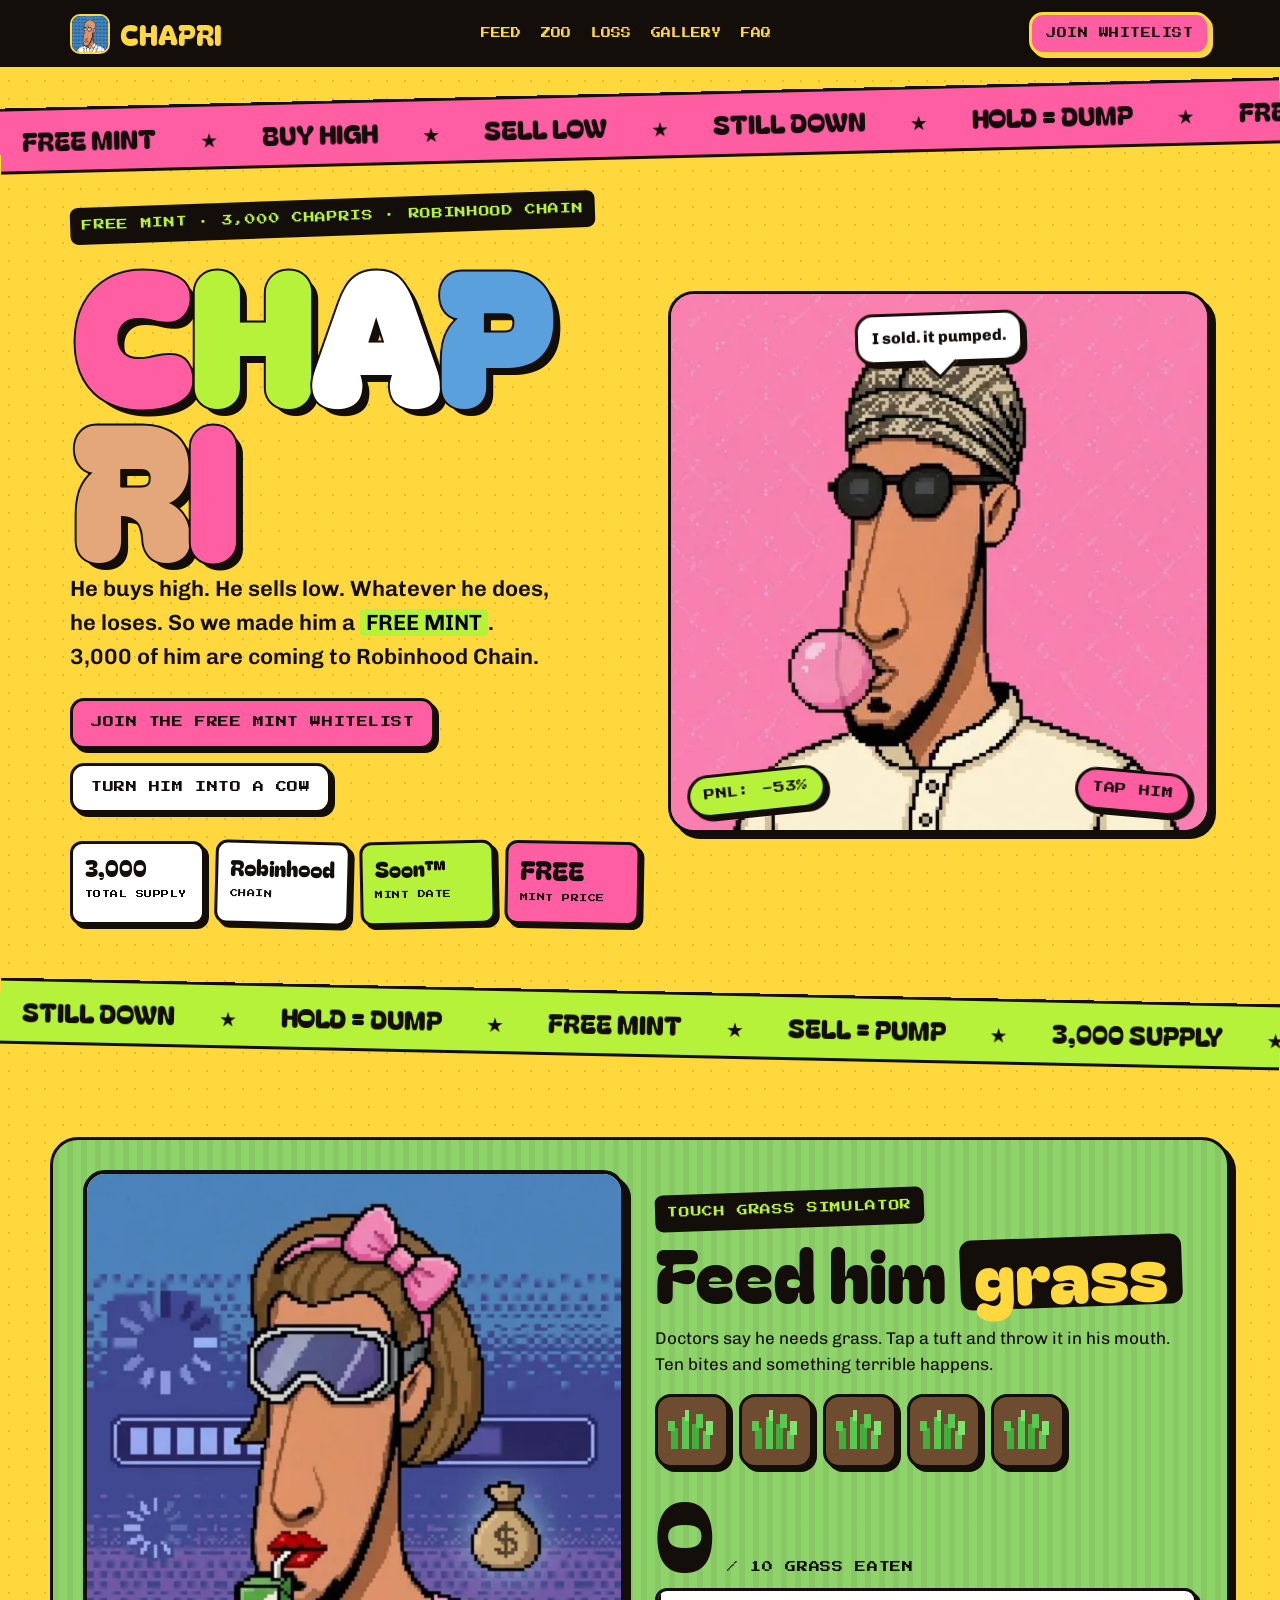
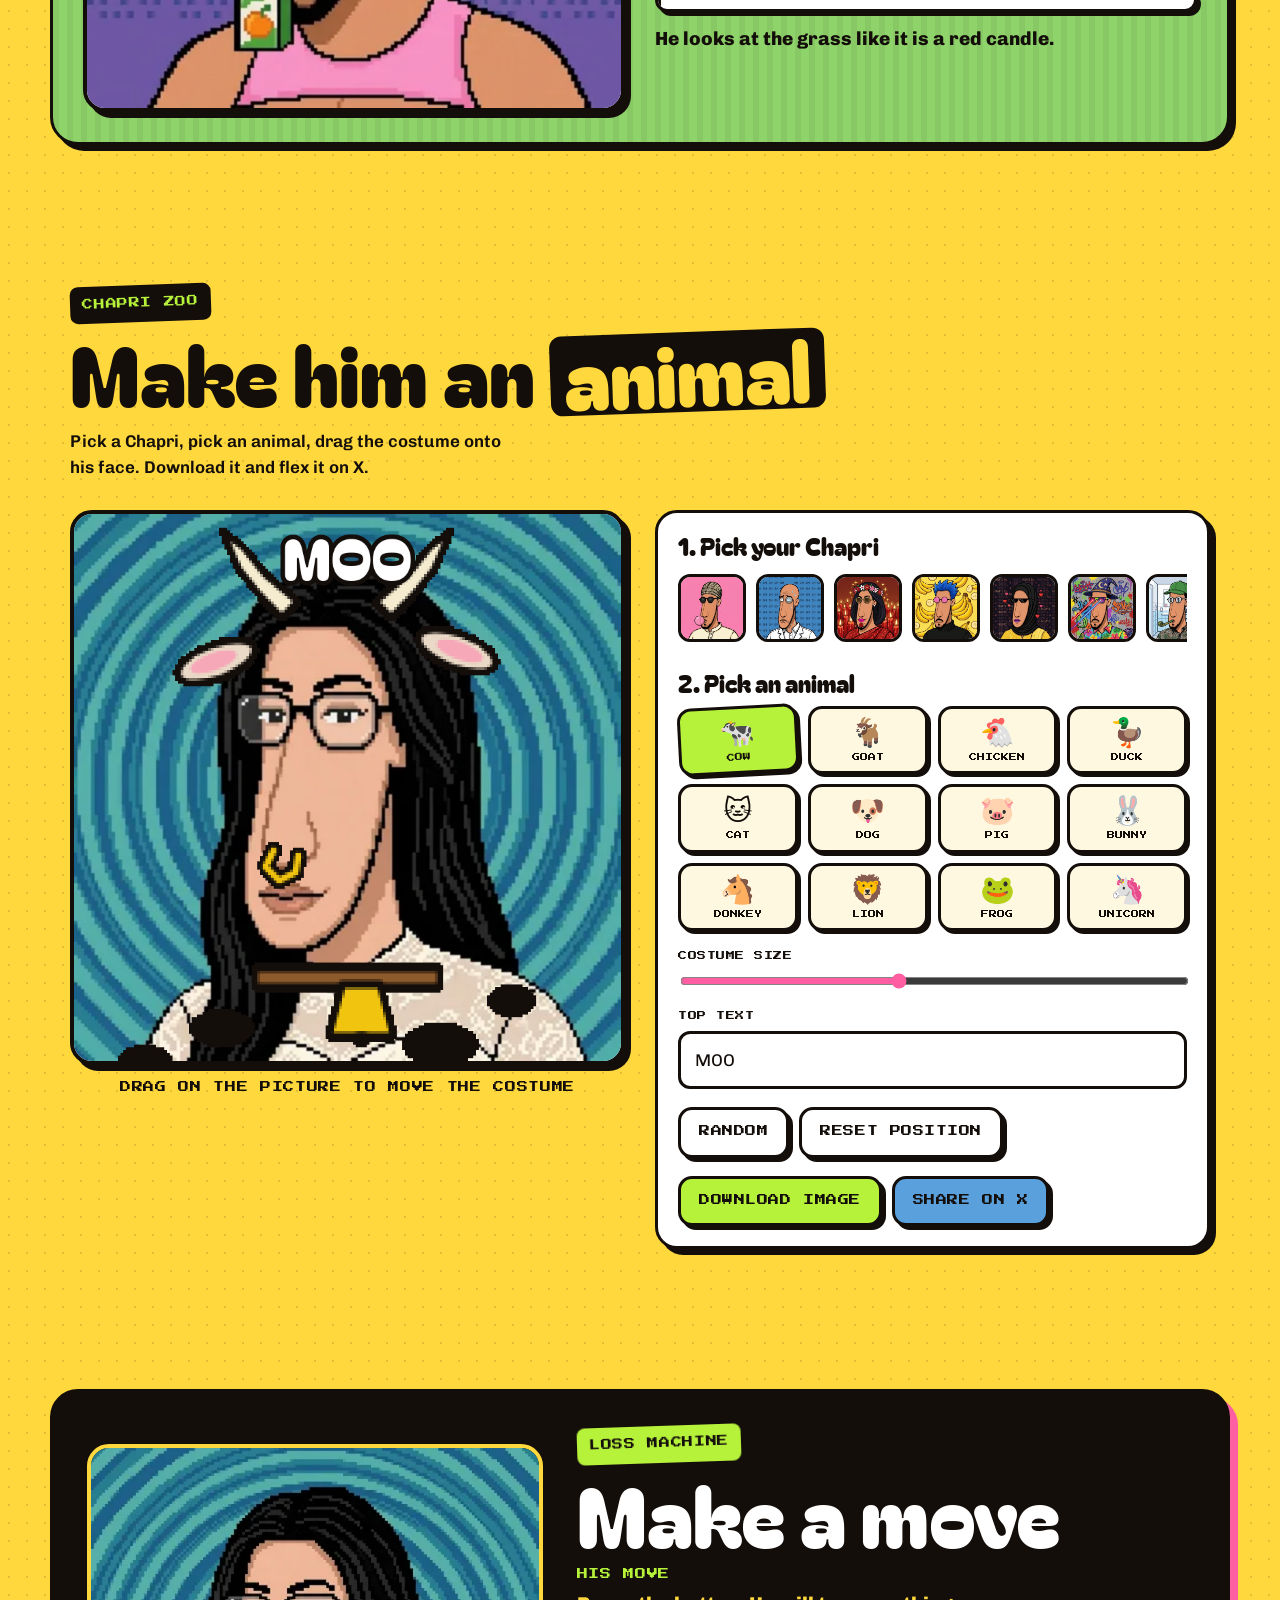
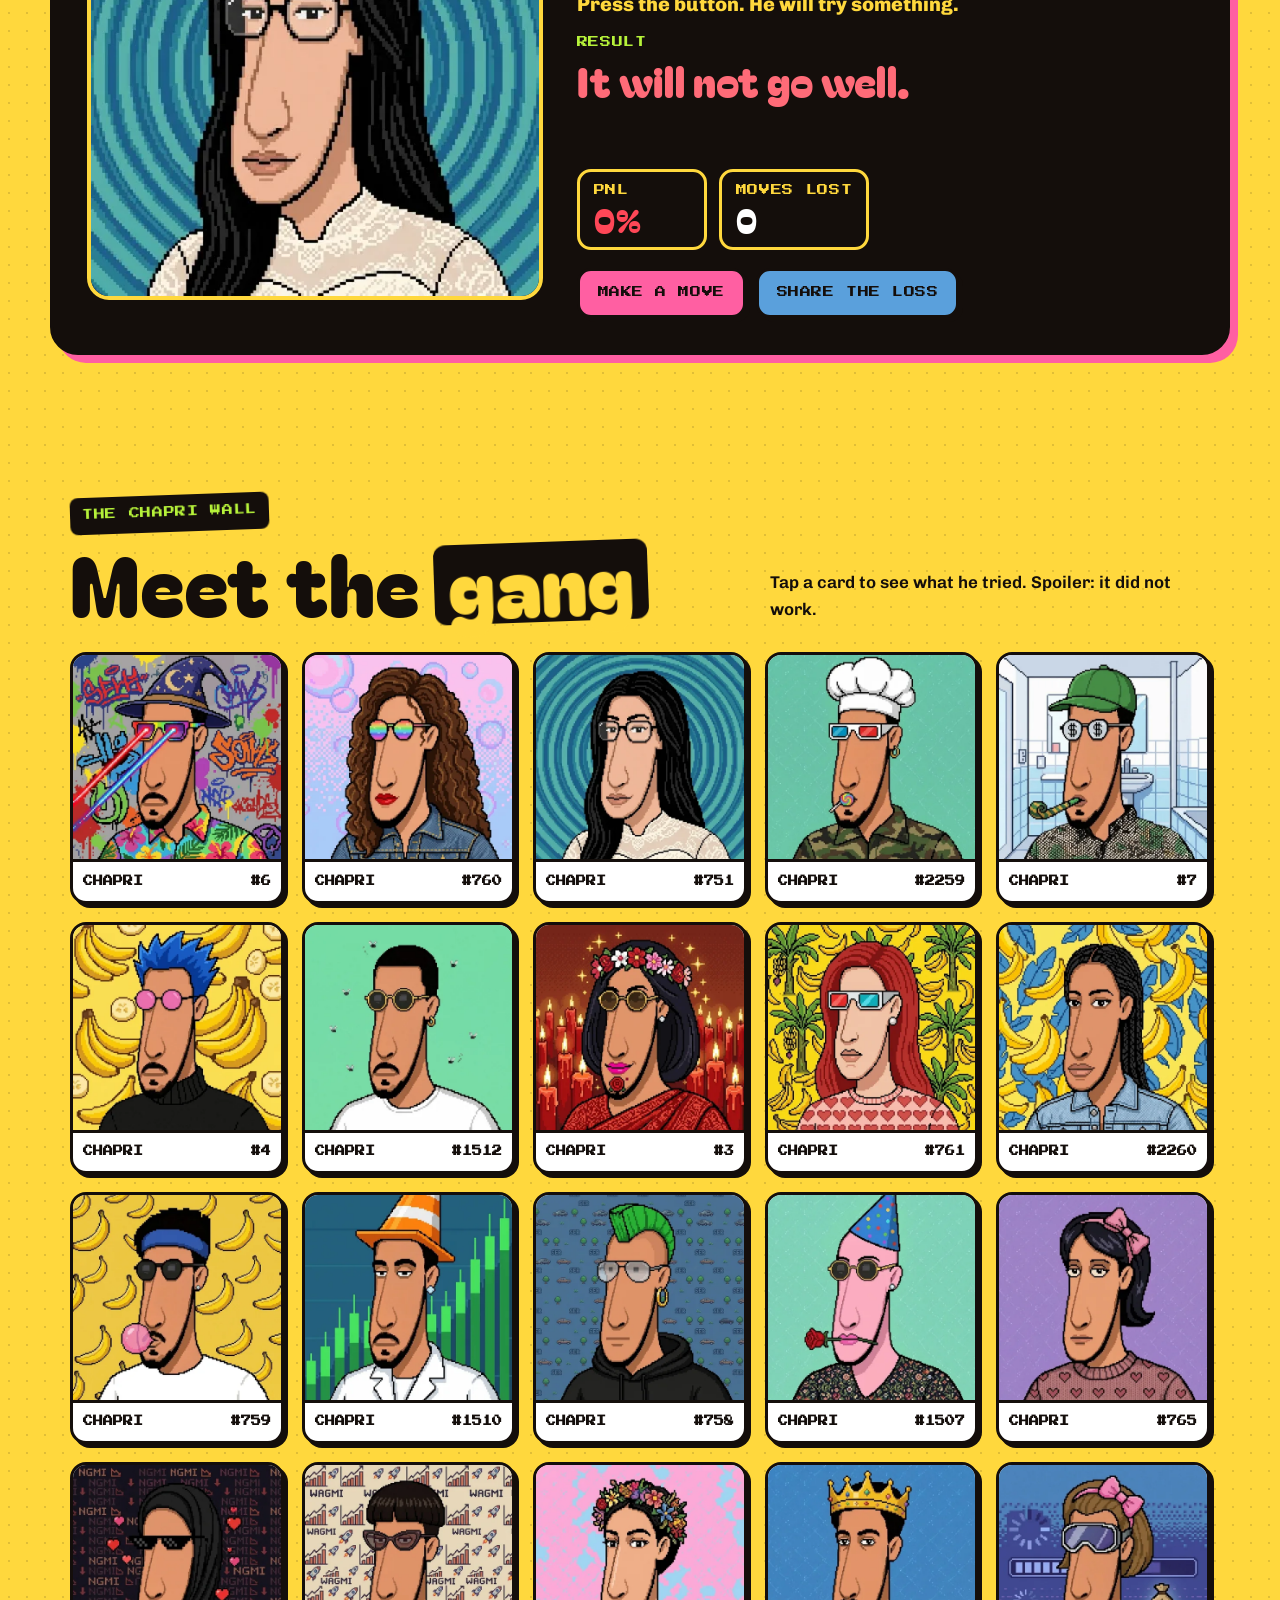
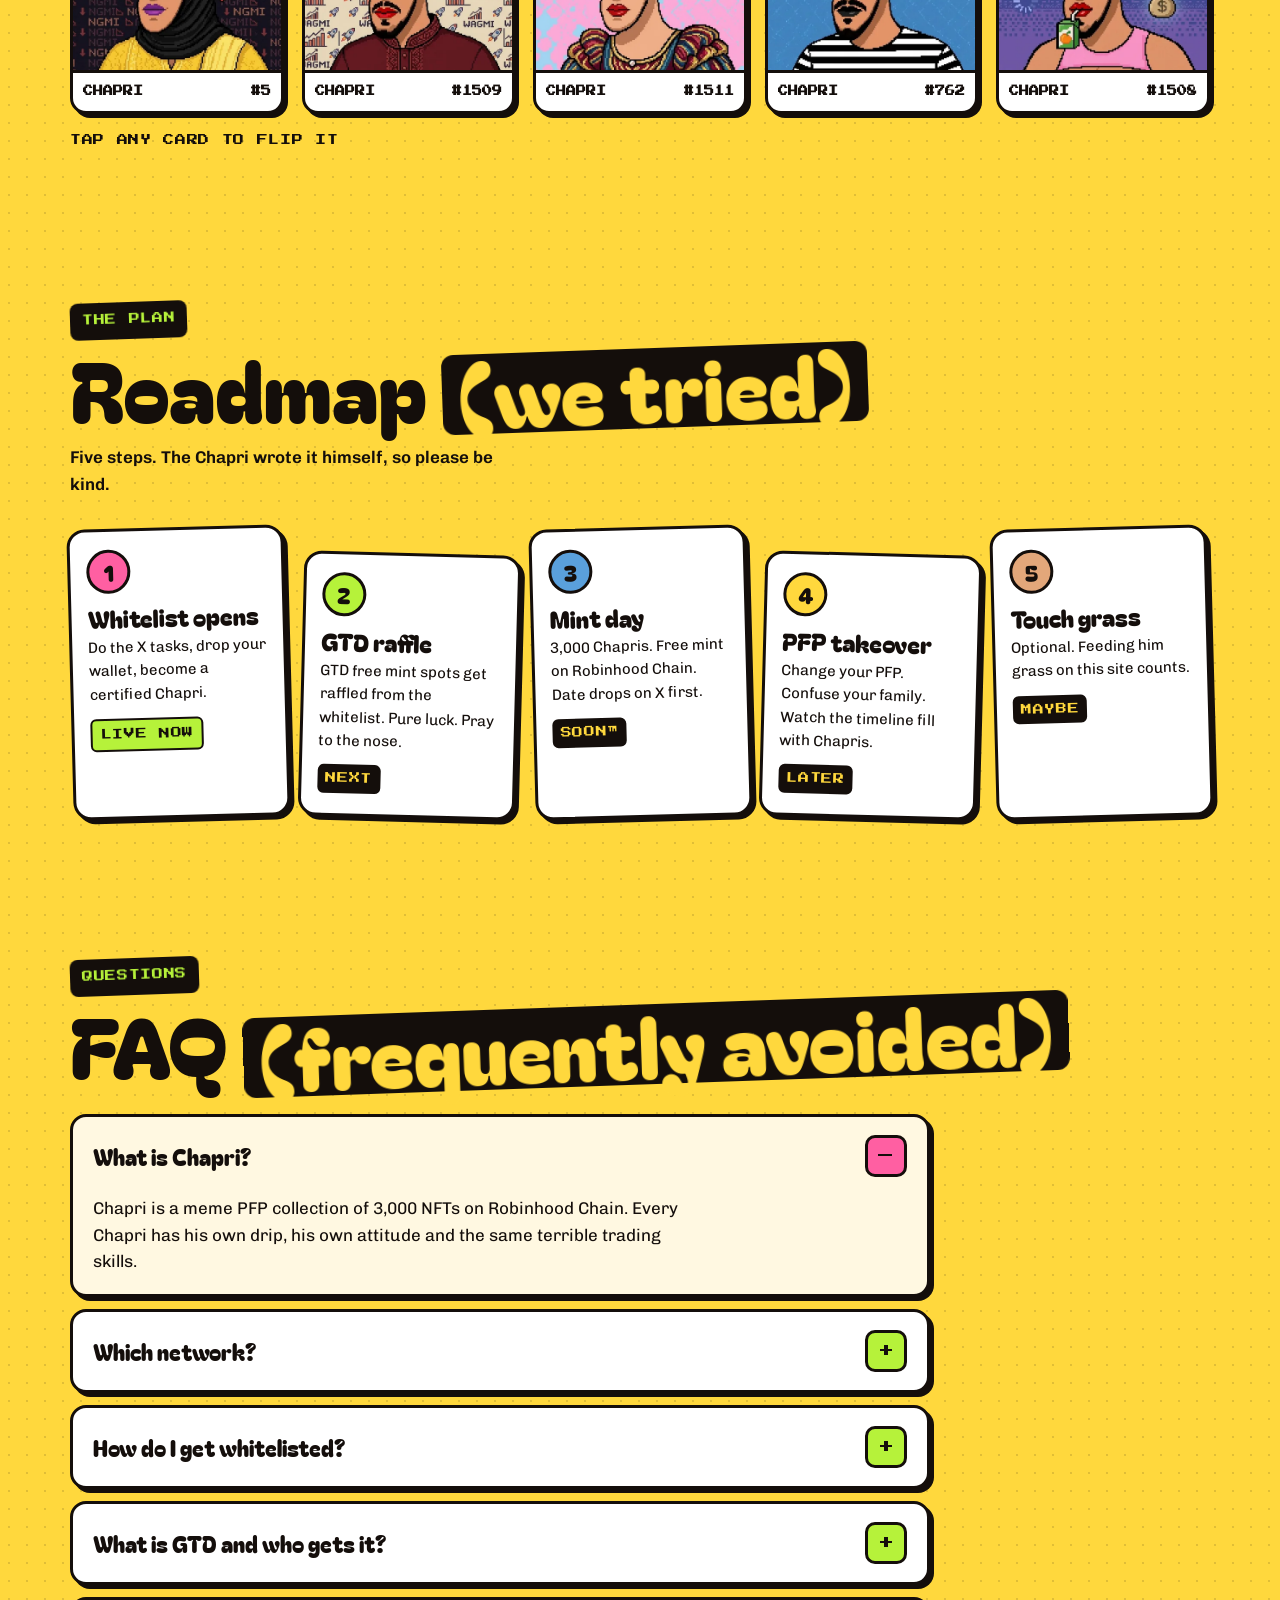
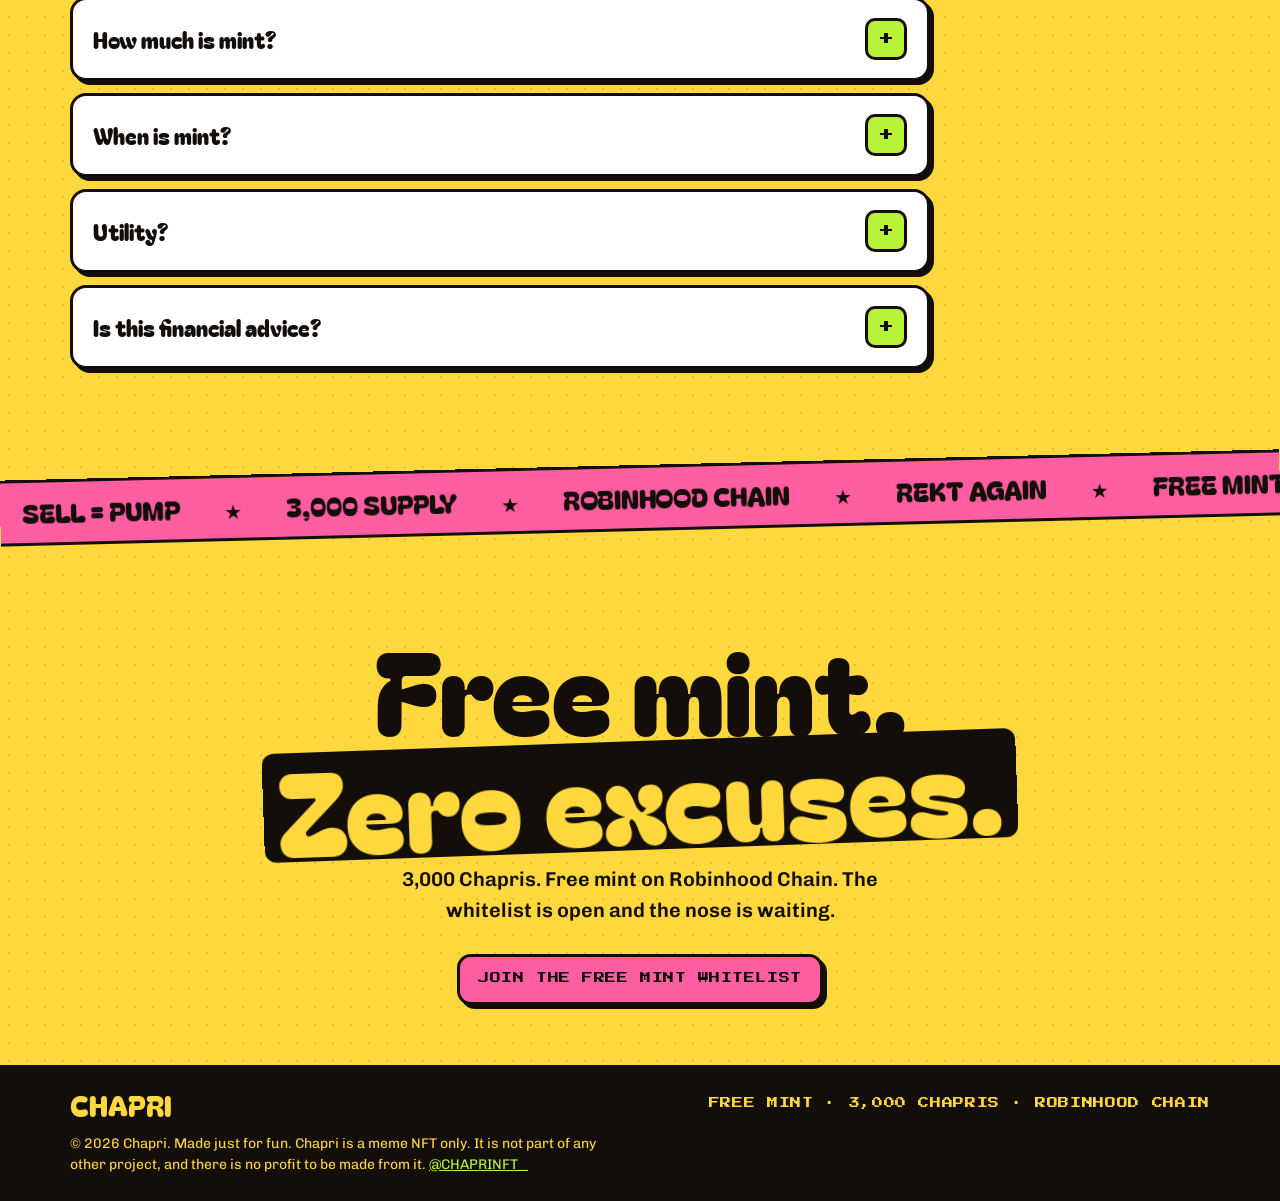
==== commit f06a833e: "Add files via upload" ====
--- a/index.html
+++ b/index.html
@@ -14,7 +14,7 @@
 <link rel="preconnect" href="https://fonts.googleapis.com">
 <link rel="preconnect" href="https://fonts.gstatic.com" crossorigin>
 <link rel="stylesheet" href="https://fonts.googleapis.com/css2?family=Bagel+Fat+One&family=Chivo:wght@400;600;800&family=Press+Start+2P&display=swap">
-<link rel="stylesheet" href="css/style.css">
+<link rel="stylesheet" href="css/style.css?v=4">
 </head>
 <body>
 <header class="top">
@@ -295,8 +295,8 @@
   </div>
 </footer>
 
-<script src="js/config.js"></script>
-<script src="js/zoo.js"></script>
-<script src="js/app.js"></script>
+<script src="js/config.js?v=4"></script>
+<script src="js/zoo.js?v=4"></script>
+<script src="js/app.js?v=4"></script>
 </body>
 </html>
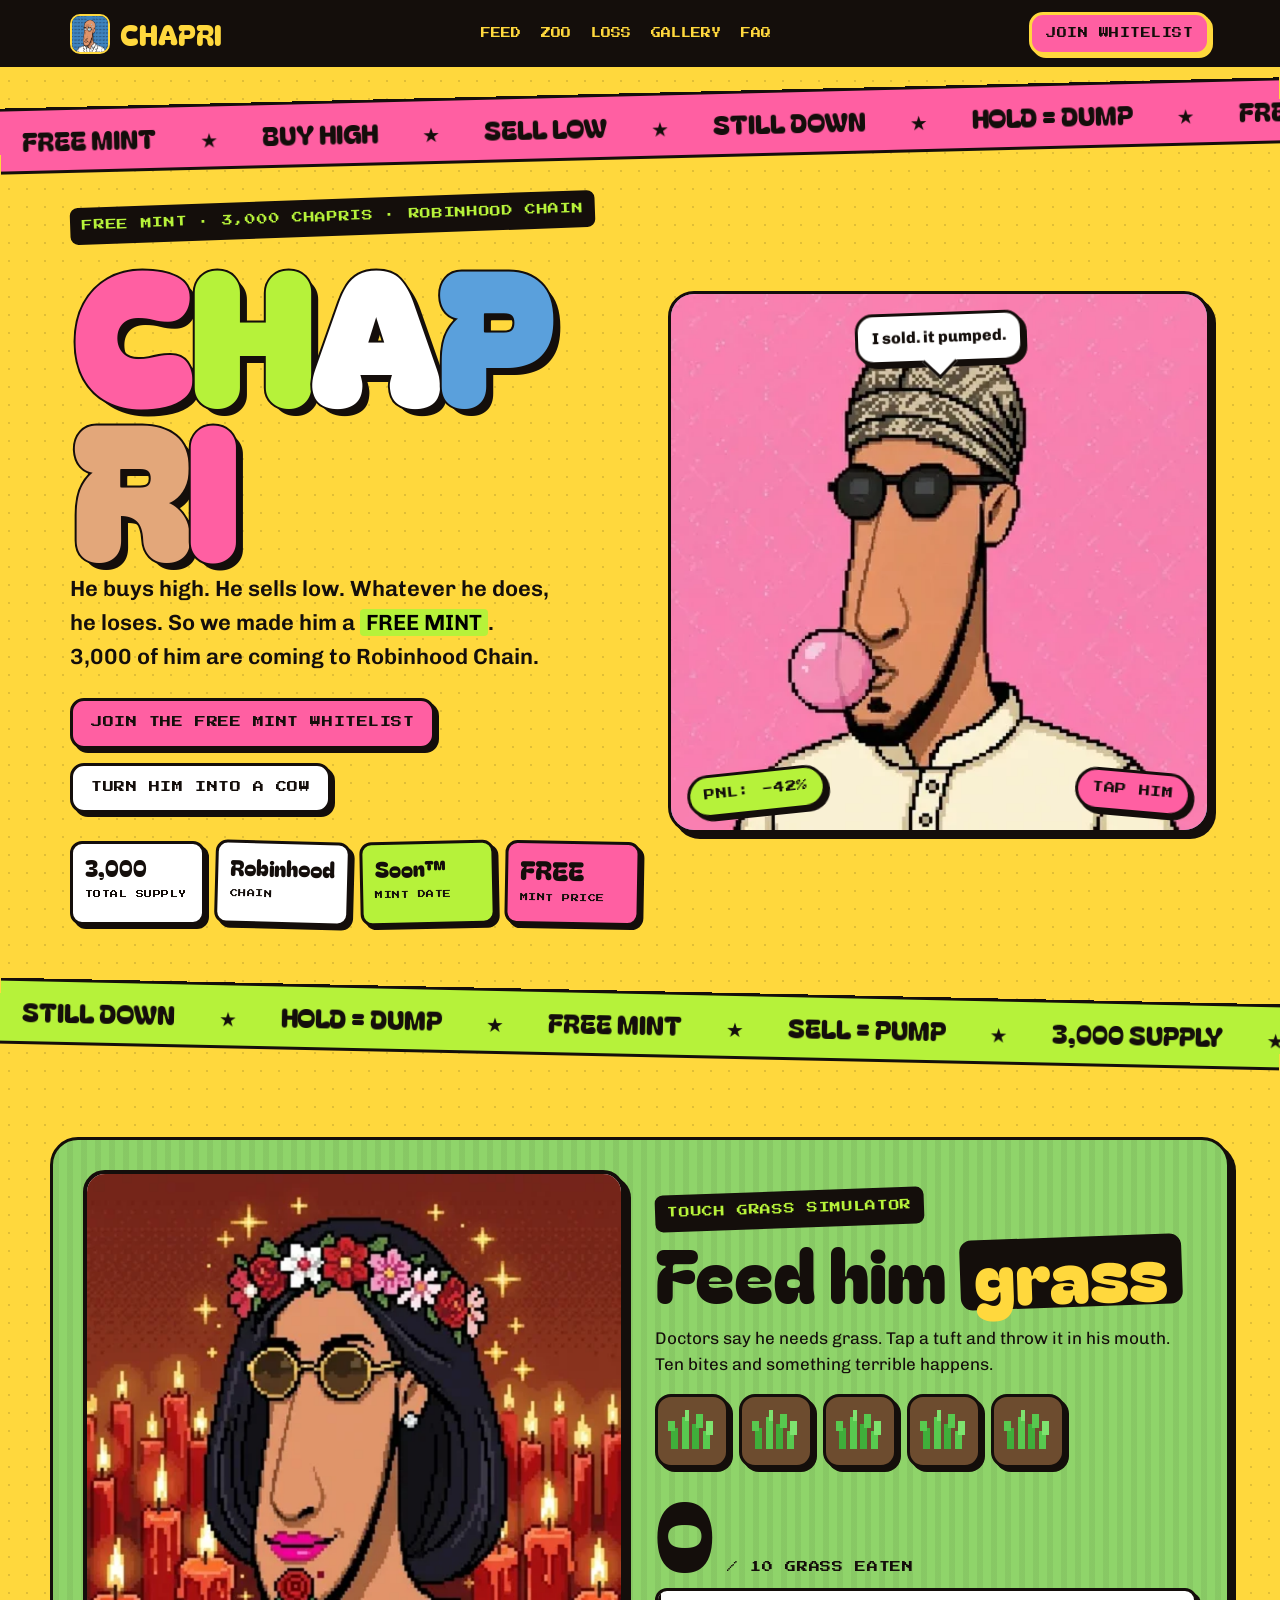
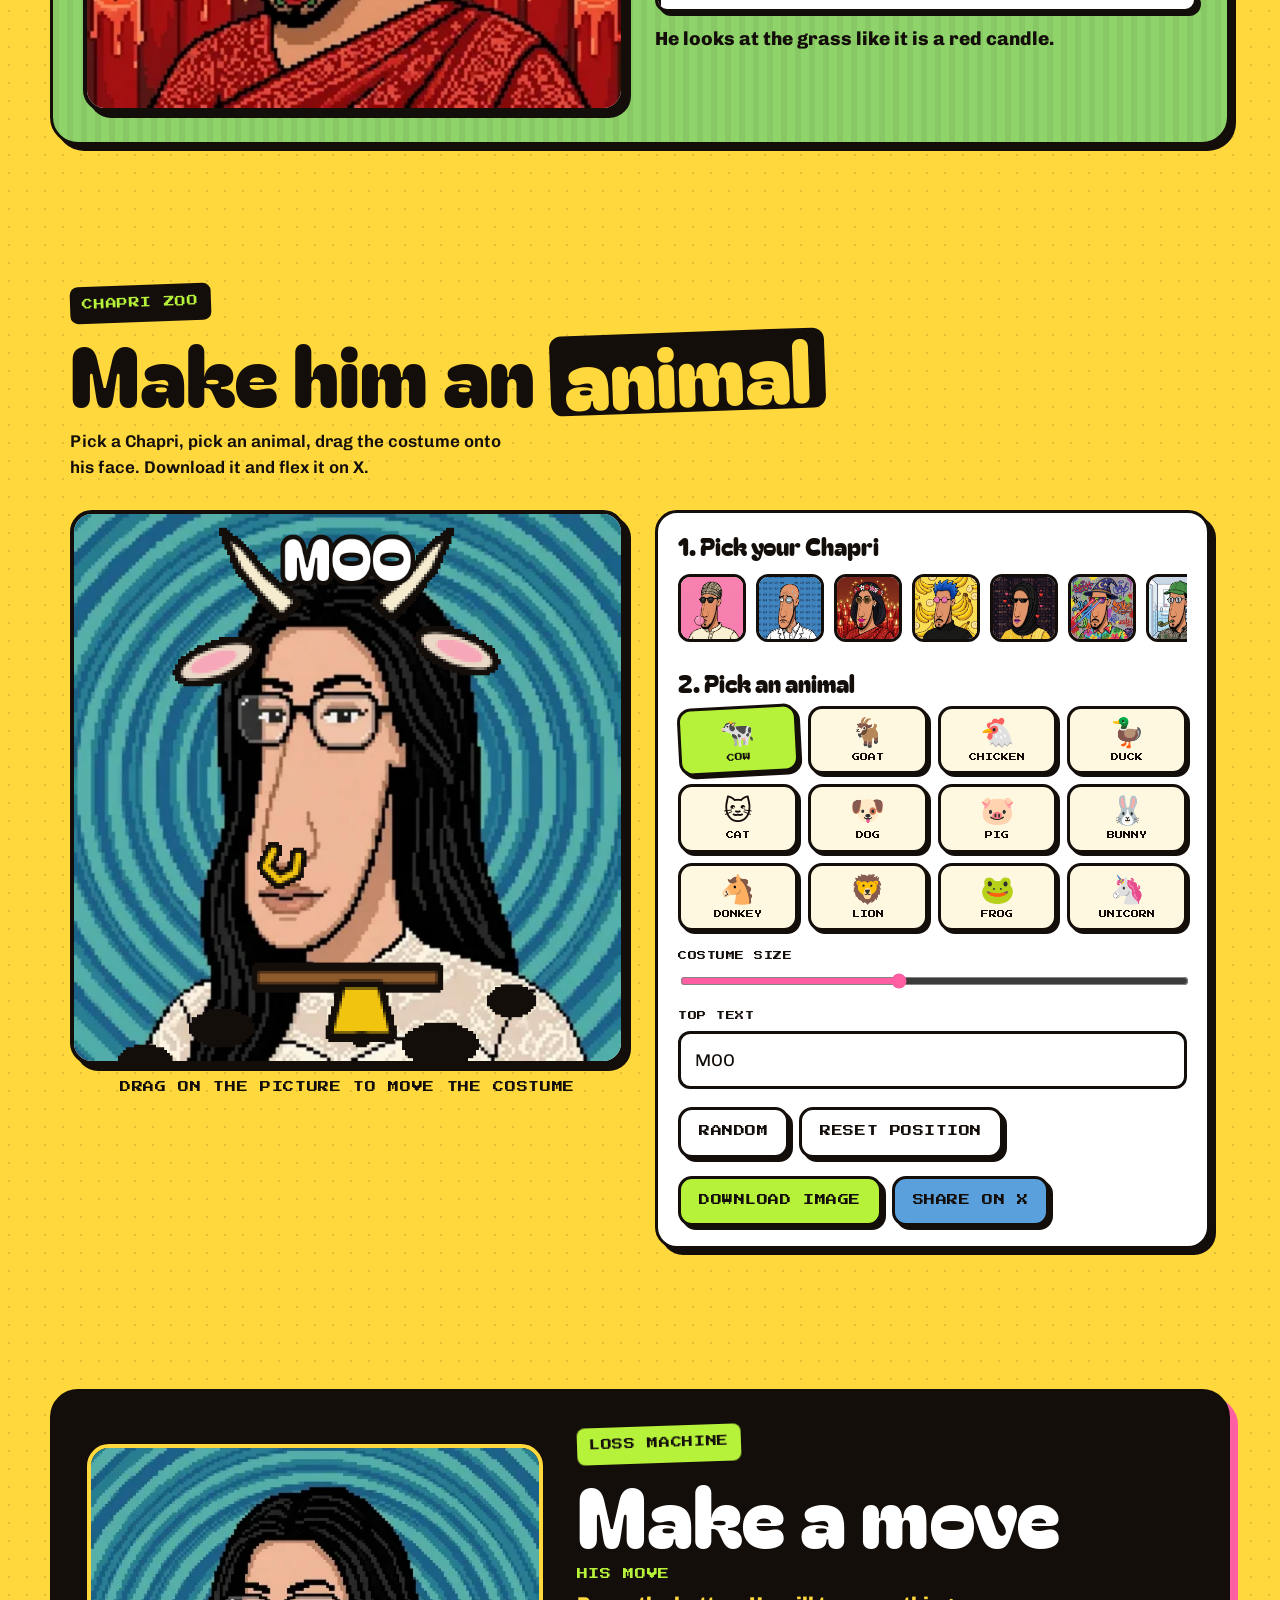
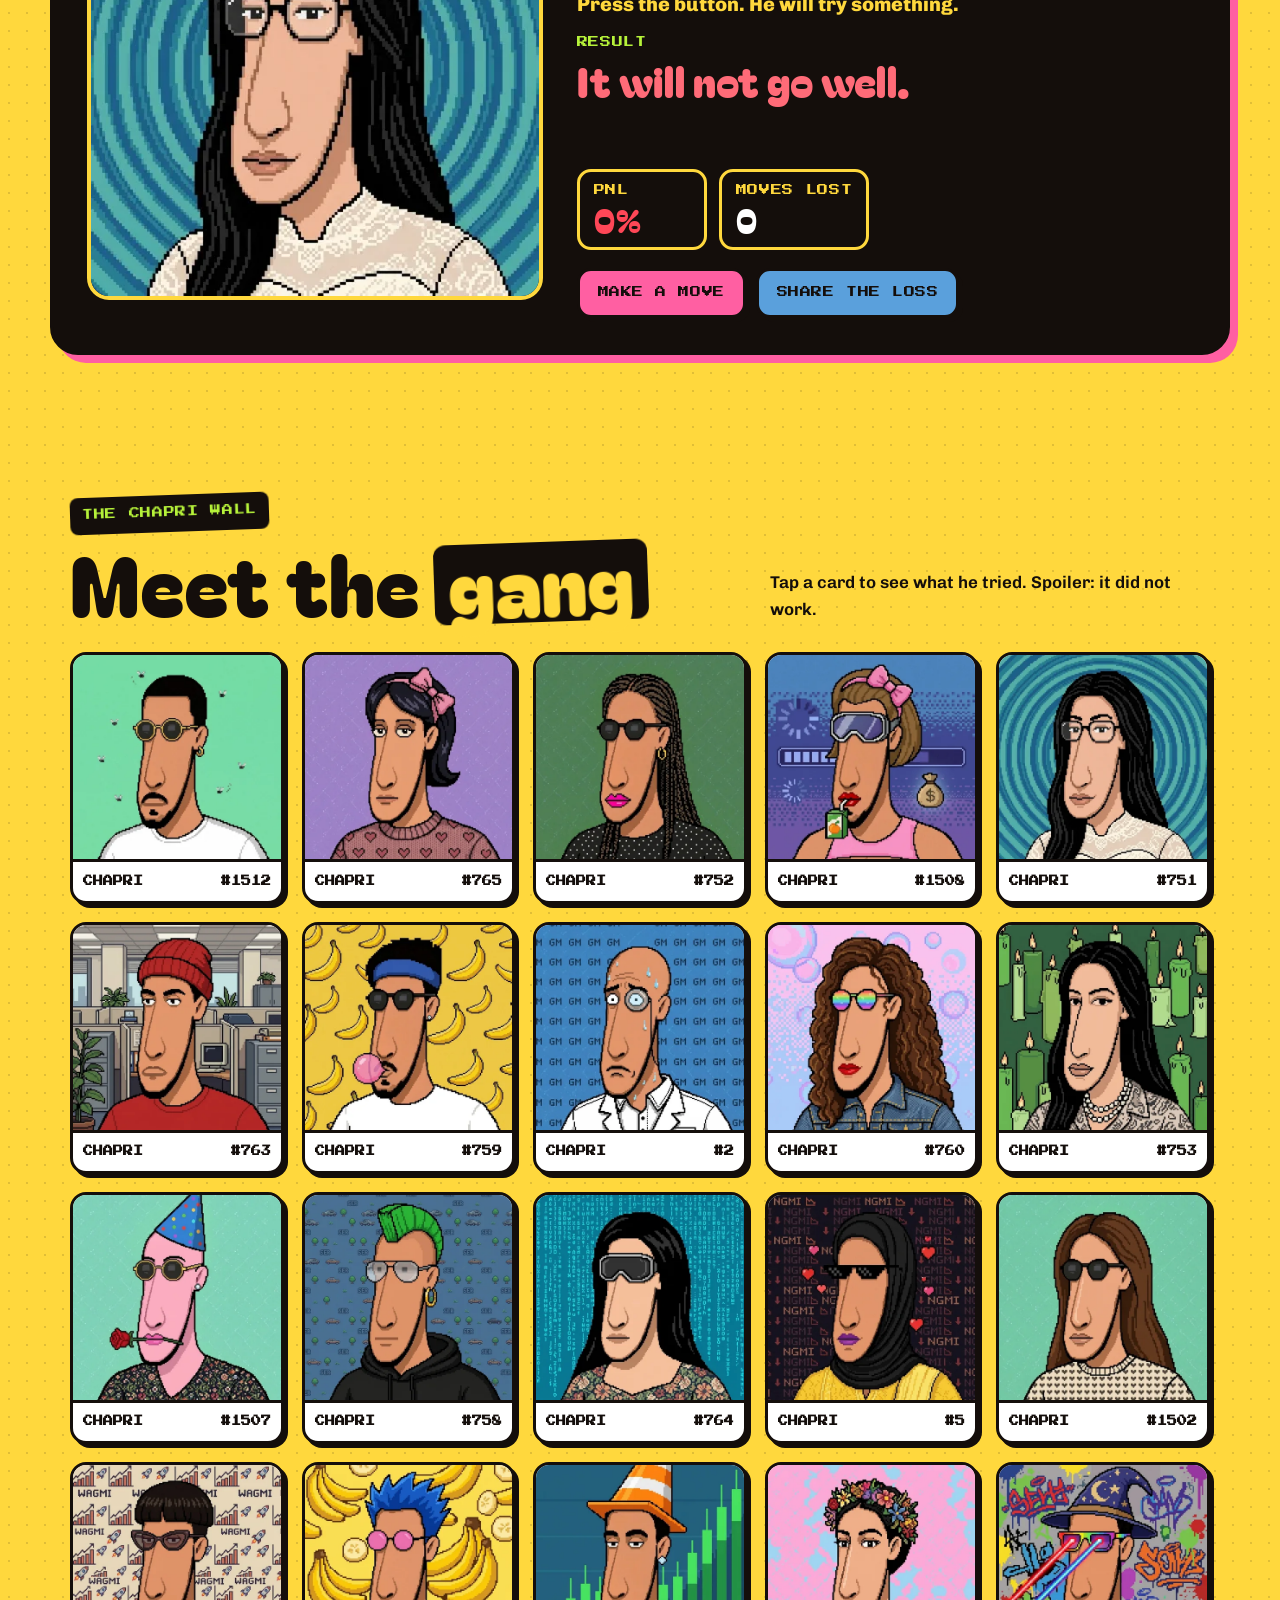
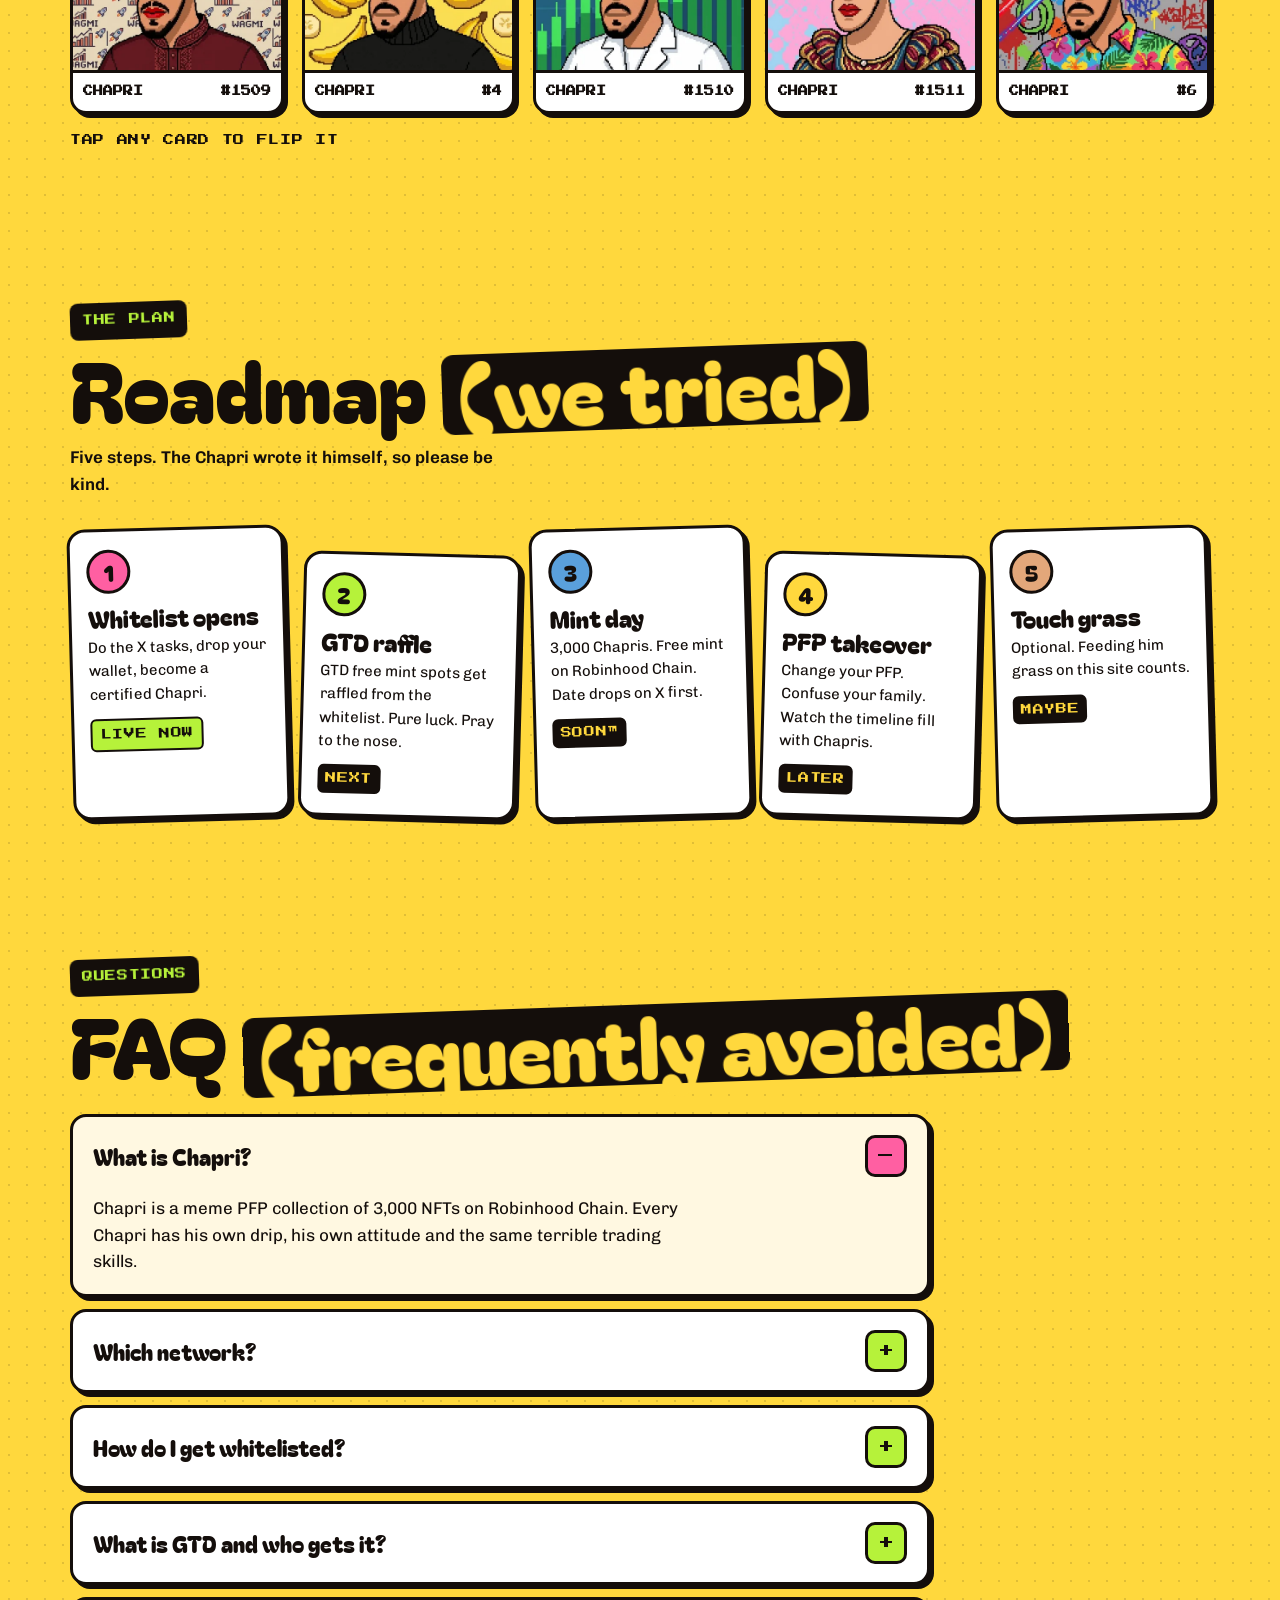
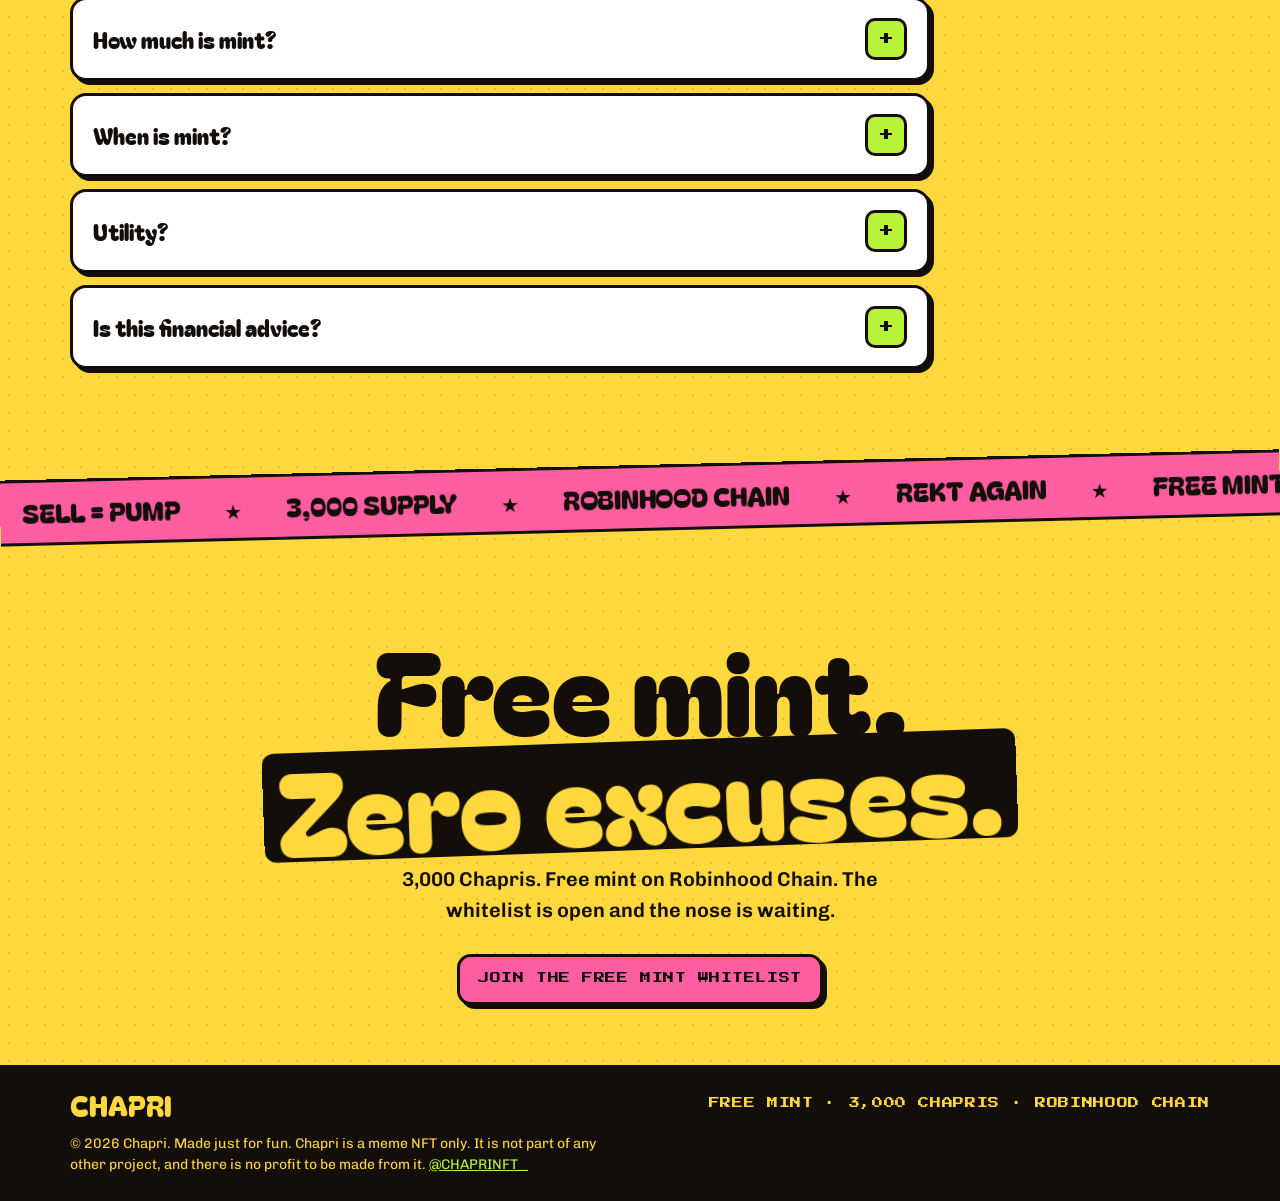
==== commit 2492bcfd: "Add files via upload" ====
--- a/index.html
+++ b/index.html
@@ -14,7 +14,7 @@
 <link rel="preconnect" href="https://fonts.googleapis.com">
 <link rel="preconnect" href="https://fonts.gstatic.com" crossorigin>
 <link rel="stylesheet" href="https://fonts.googleapis.com/css2?family=Bagel+Fat+One&family=Chivo:wght@400;600;800&family=Press+Start+2P&display=swap">
-<link rel="stylesheet" href="css/style.css?v=4">
+<link rel="stylesheet" href="css/style.css?v=5">
 </head>
 <body>
 <header class="top">
@@ -27,7 +27,7 @@
       <a href="#gallery">Gallery</a>
       <a href="#faq">FAQ</a>
     </nav>
-    <a class="btn" href="#whitelist">Join Whitelist</a>
+    <a class="btn" href="whitelist/">Join Whitelist</a>
   </div>
 </header>
 
@@ -43,7 +43,7 @@
       <h1 class="title" aria-label="Chapri"><span>C</span><span>H</span><span>A</span><span>P</span><span>R</span><span>I</span></h1>
       <p class="lede">He buys high. He sells low. Whatever he does, he loses. So we made him a <mark>FREE MINT</mark>. 3,000 of him are coming to Robinhood Chain.</p>
       <div class="cta-row">
-        <a class="btn" href="#whitelist">Join the Free Mint Whitelist</a>
+        <a class="btn" href="whitelist/">Join the Free Mint Whitelist</a>
         <a class="btn white" href="#zoo">Turn him into a cow</a>
       </div>
       <div class="facts">
@@ -188,103 +188,9 @@
     <div class="wrap">
       <h2>Free mint. <span class="hl">Zero excuses.</span></h2>
       <p>3,000 Chapris. Free mint on Robinhood Chain. The whitelist is open and the nose is waiting.</p>
-      <a class="btn" href="#whitelist">Join the Free Mint Whitelist</a>
-    </div>
-  </section>
-</main>
-
-<main id="wl-view" hidden>
-  <div class="marquee alt" aria-hidden="true"><div class="marquee-track" data-mq="2"></div></div>
-  <div class="wrap" id="wl">
-    <div class="wl-grid">
-      <div class="wl-side wl-intro">
-        <span class="eyebrow pixel">Chapri whitelist</span>
-        <h1>Get on the list, ser.</h1>
-        <p>Free mint whitelist. Finish every task in order. Each one unlocks the next. Fake links get you nowhere. The nose knows.</p>
-      </div>
-      <div class="wl-side wl-cube">
-        <div class="cube-zone" aria-hidden="true">
-          <div class="cube">
-            <img src="assets/nft/3.webp" alt=""><img src="assets/nft/758.webp" alt=""><img src="assets/nft/1501.webp" alt=""><img src="assets/nft/4.webp" alt=""><img src="assets/nft/1509.webp" alt=""><img src="assets/nft/2260.webp" alt="">
-          </div>
-        </div>
-        <a class="btn white" href="#home">Back to home</a>
-      </div>
-
-      <div class="panel" id="panel">
-        <div class="panel-top">
-          <span class="pixel" id="lvlText">Chapri level 0/5</span>
-          <div class="lvl" aria-hidden="true"><i id="lvlBar"></i></div>
-        </div>
-        <div class="tasks" id="tasks">
-          <div class="task" data-step="1">
-            <div class="task-head"><div class="task-no"><b>1</b></div><div><h3>Follow @CHAPRINFT_</h3><p class="sub">Required. No follow, no Chapri.</p></div></div>
-            <p class="done-line">Followed. Welcome to the family.</p>
-            <div class="task-body">
-              <div class="row"><a class="btn sky" id="followBtn" href="https://x.com/CHAPRINFT_" target="_blank" rel="noopener">Follow on X</a></div>
-              <p class="wait" id="followWait">Follow first, then come back here.</p>
-              <div class="row"><button class="btn" id="followOk" type="button" disabled>I followed, continue</button></div>
-            </div>
-          </div>
-          <div class="task locked" data-step="2">
-            <div class="task-head"><div class="task-no"><b>2</b></div><div><h3>Your X username</h3><p class="sub">The account you just followed with.</p></div></div>
-            <p class="done-line" id="userDone">Saved.</p>
-            <form class="task-body" id="userForm" novalidate>
-              <label class="lbl" for="xuser">X username</label>
-              <input class="inp" id="xuser" name="xuser" autocomplete="off" autocapitalize="off" spellcheck="false" placeholder="@yourname" maxlength="16">
-              <p class="err" id="userErr"></p>
-              <div class="row"><button class="btn" type="submit">Save username</button></div>
-            </form>
-          </div>
-          <div class="task locked" data-step="3">
-            <div class="task-head"><div class="task-no"><b>3</b></div><div><h3>Like and repost</h3><p class="sub" id="lrSub">Show the post some love. Both are required.</p></div></div>
-            <p class="done-line">Liked and reposted. Legendary.</p>
-            <div class="task-body">
-              <div class="row">
-                <a class="btn white" id="likeBtn" href="https://x.com/CHAPRINFT_" target="_blank" rel="noopener">Like the post</a>
-                <a class="btn white" id="rtBtn" href="https://x.com/CHAPRINFT_" target="_blank" rel="noopener">Repost the post</a>
-              </div>
-              <label class="check" for="lrCheck"><input type="checkbox" id="lrCheck" disabled><span>I liked and reposted the post</span></label>
-              <p class="err" id="lrErr"></p>
-              <div class="row"><button class="btn" id="lrOk" type="button" disabled>Confirm and continue</button></div>
-            </div>
-          </div>
-          <div class="task locked" data-step="4">
-            <div class="task-head"><div class="task-no"><b>4</b></div><div><h3>Comment on the post</h3><p class="sub">Drop a comment, then paste the link to your comment.</p></div></div>
-            <p class="done-line">Comment verified.</p>
-            <form class="task-body" id="cmForm" novalidate>
-              <div class="row"><a class="btn sky" id="cmBtn" href="https://x.com/CHAPRINFT_" target="_blank" rel="noopener">Comment on X</a></div>
-              <p class="mini">After posting, open your comment, tap Share, copy the link and paste it below. It must be your own comment from the username you saved.</p>
-              <label class="lbl" for="cmLink">Your comment link</label>
-              <input class="inp" id="cmLink" name="cmLink" autocomplete="off" autocapitalize="off" spellcheck="false" placeholder="https://x.com/yourname/status/1234567890">
-              <p class="err" id="cmErr"></p>
-              <div class="row"><button class="btn" type="submit">Verify comment</button></div>
-            </form>
-          </div>
-          <div class="task locked" data-step="5">
-            <div class="task-head"><div class="task-no"><b>5</b></div><div><h3>Your EVM wallet</h3><p class="sub">Where your Chapri will live. Double check it.</p></div></div>
-            <form class="task-body" id="walletForm" novalidate>
-              <label class="lbl" for="wallet">EVM wallet address</label>
-              <input class="inp" id="wallet" name="wallet" autocomplete="off" autocapitalize="off" spellcheck="false" placeholder="0x..." maxlength="42">
-              <p class="err" id="walletErr"></p>
-              <div class="row"><button class="btn lime" type="submit" id="walletBtn">Submit and join Chapri</button></div>
-            </form>
-          </div>
-        </div>
-        <div class="success" id="success" hidden>
-          <img src="assets/nft/1512.webp" alt="A happy Chapri">
-          <span class="pixel">Whitelist submitted</span>
-          <h3>Congrats! You are officially a Chapri.</h3>
-          <p>Welcome to the Chapri project. We will announce the free mint date on X very soon. GTD access will be decided by a raffle, so stay tuned.</p>
-          <div class="summary" id="summary"></div>
-          <div class="row" style="justify-content:center">
-            <a class="btn" id="shareBtn" href="https://x.com/CHAPRINFT_" target="_blank" rel="noopener">Share on X</a>
-            <a class="btn white" href="https://x.com/CHAPRINFT_" target="_blank" rel="noopener">Turn on notifications</a>
-          </div>
-        </div>
-      </div>
-    </div>
-  </div>
+      <a class="btn" href="whitelist/">Join the Free Mint Whitelist</a>
+    </div>
+  </section>
 </main>
 
 <footer>
@@ -295,8 +201,8 @@
   </div>
 </footer>
 
-<script src="js/config.js?v=4"></script>
-<script src="js/zoo.js?v=4"></script>
-<script src="js/app.js?v=4"></script>
+<script src="js/config.js?v=5"></script>
+<script src="js/zoo.js?v=5"></script>
+<script src="js/app.js?v=5"></script>
 </body>
 </html>
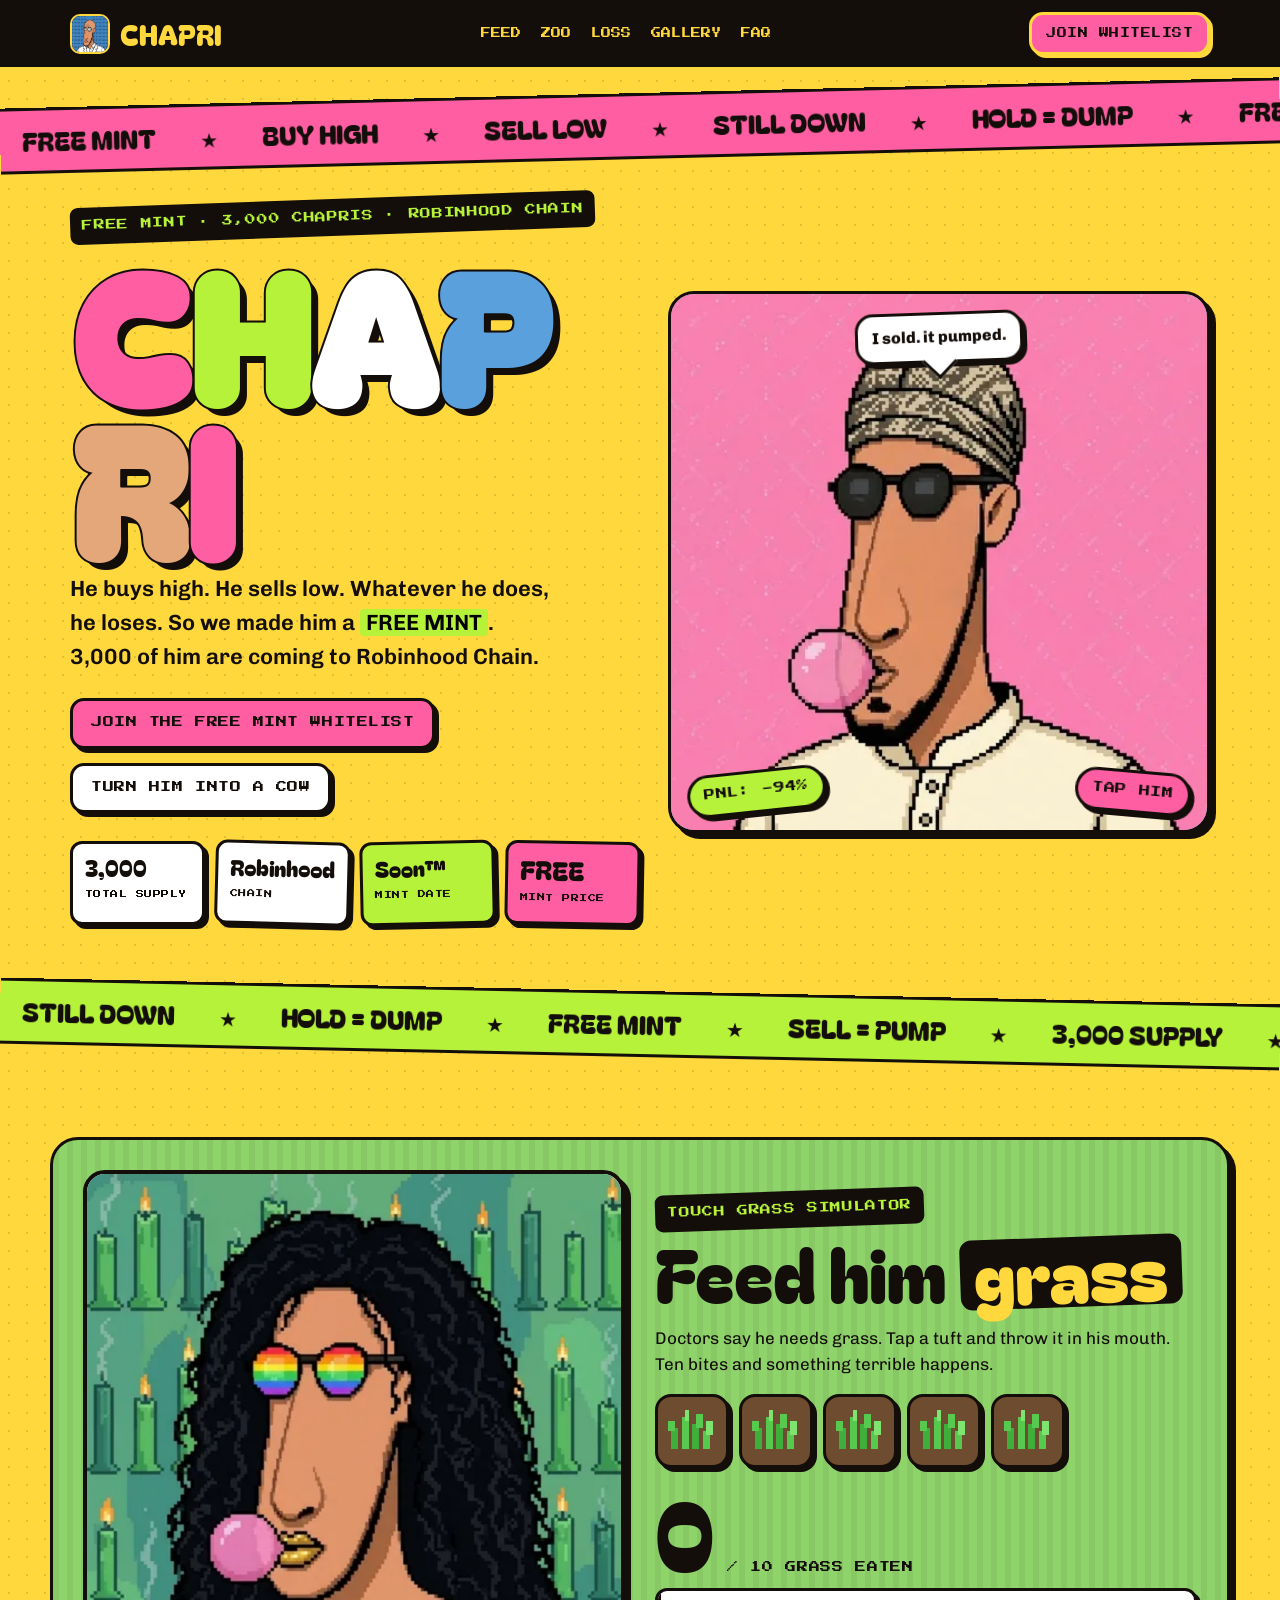
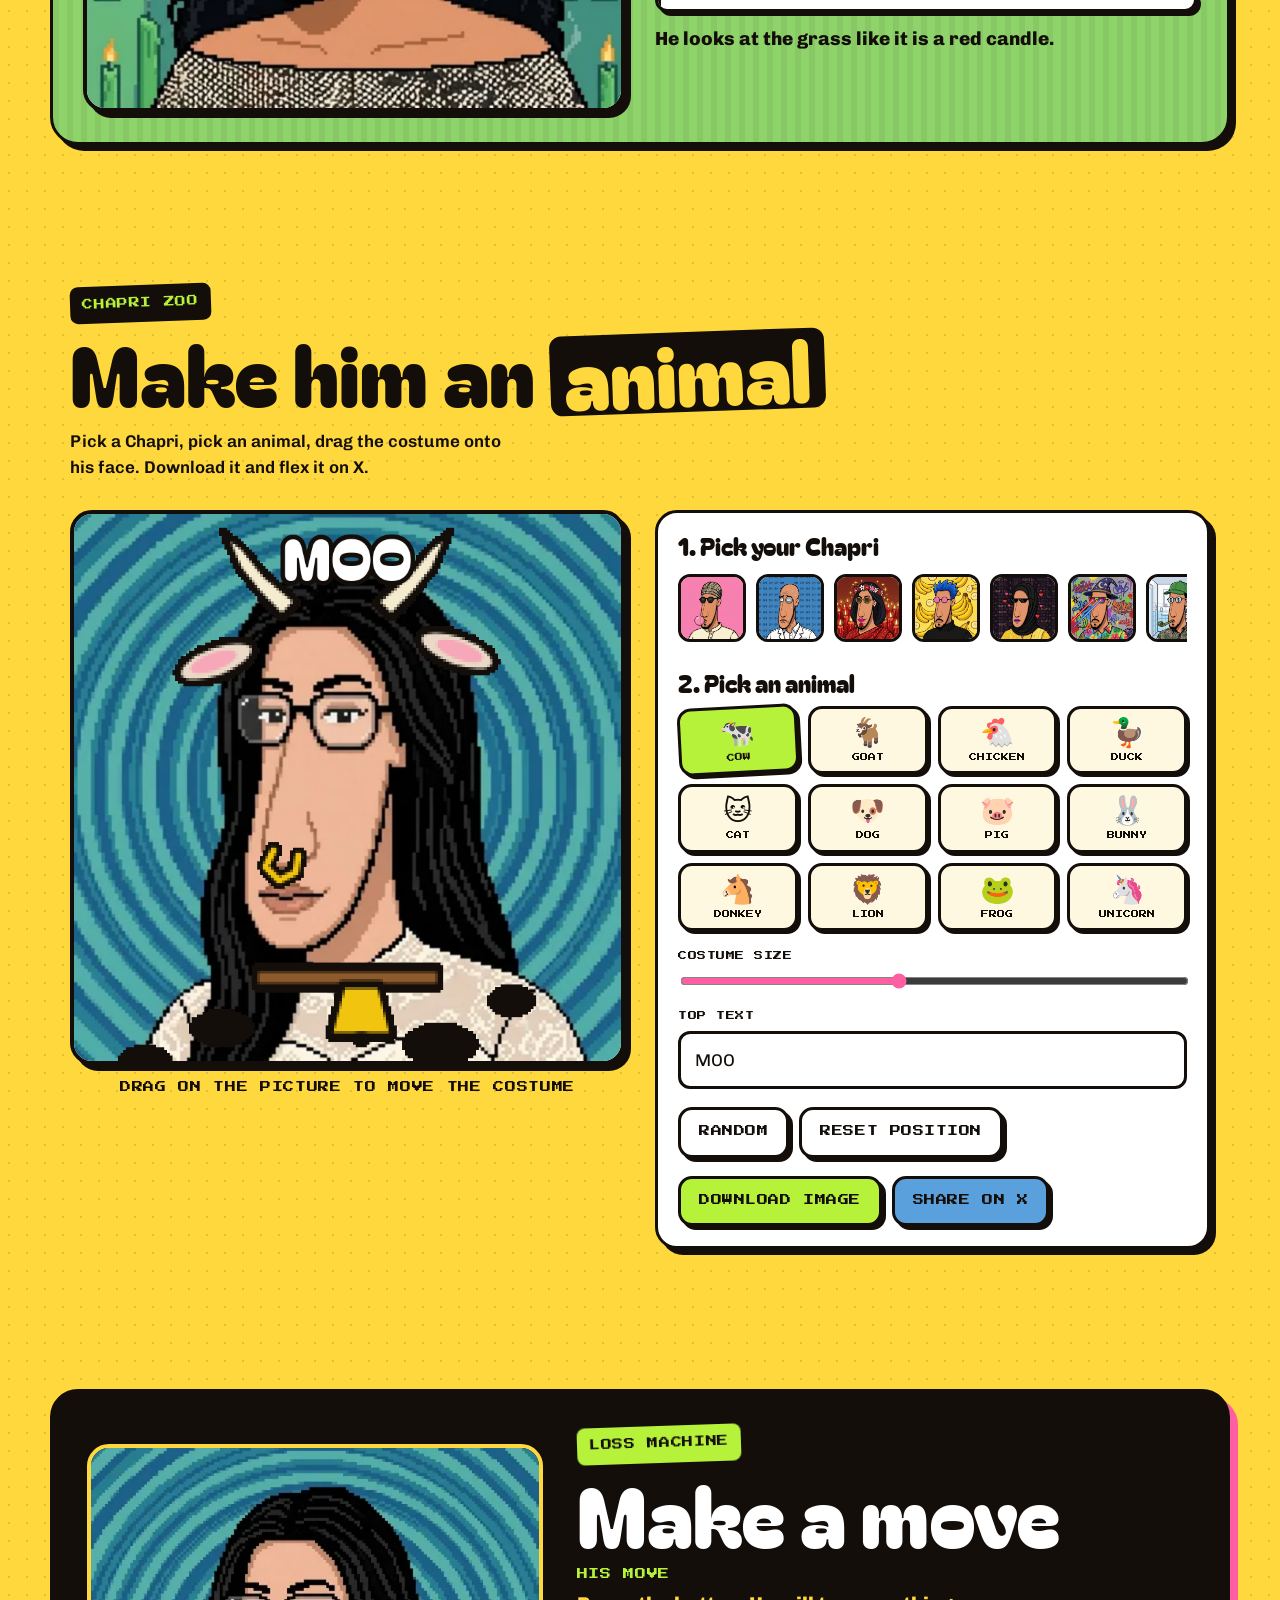
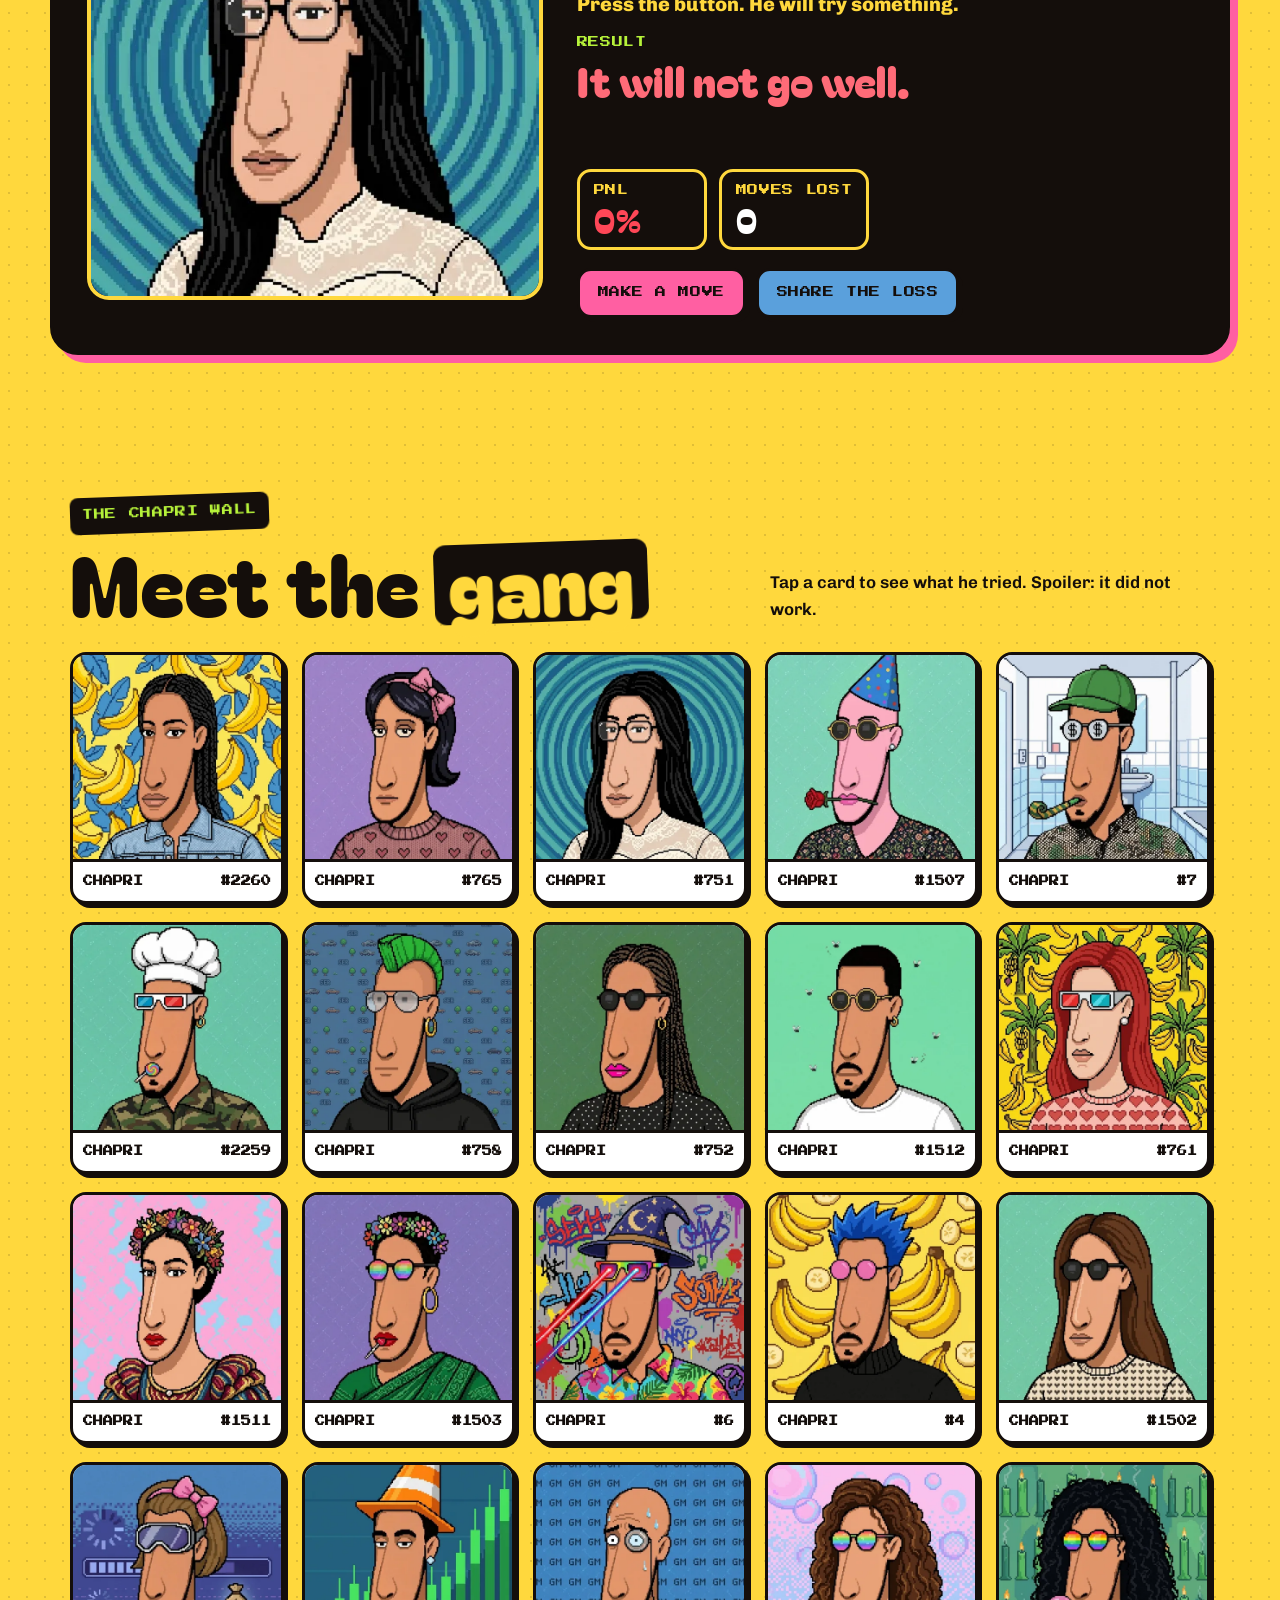
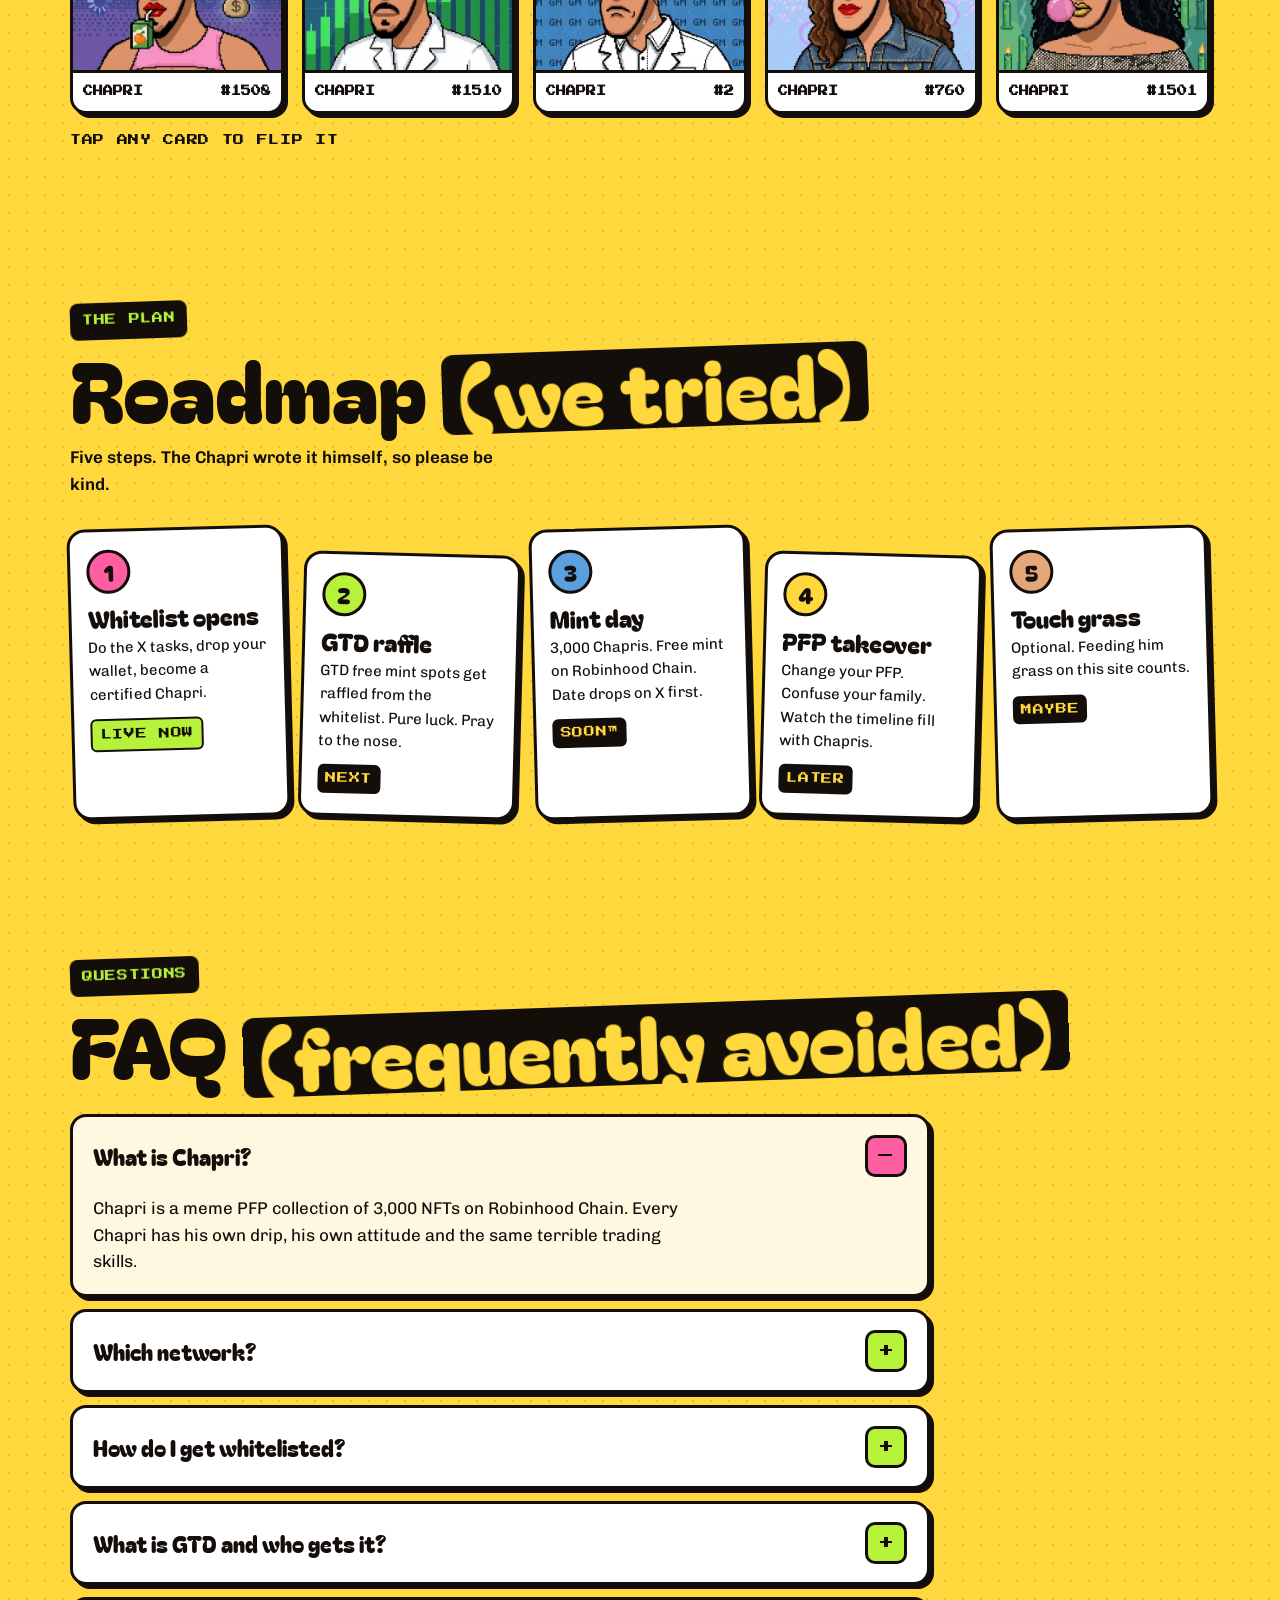
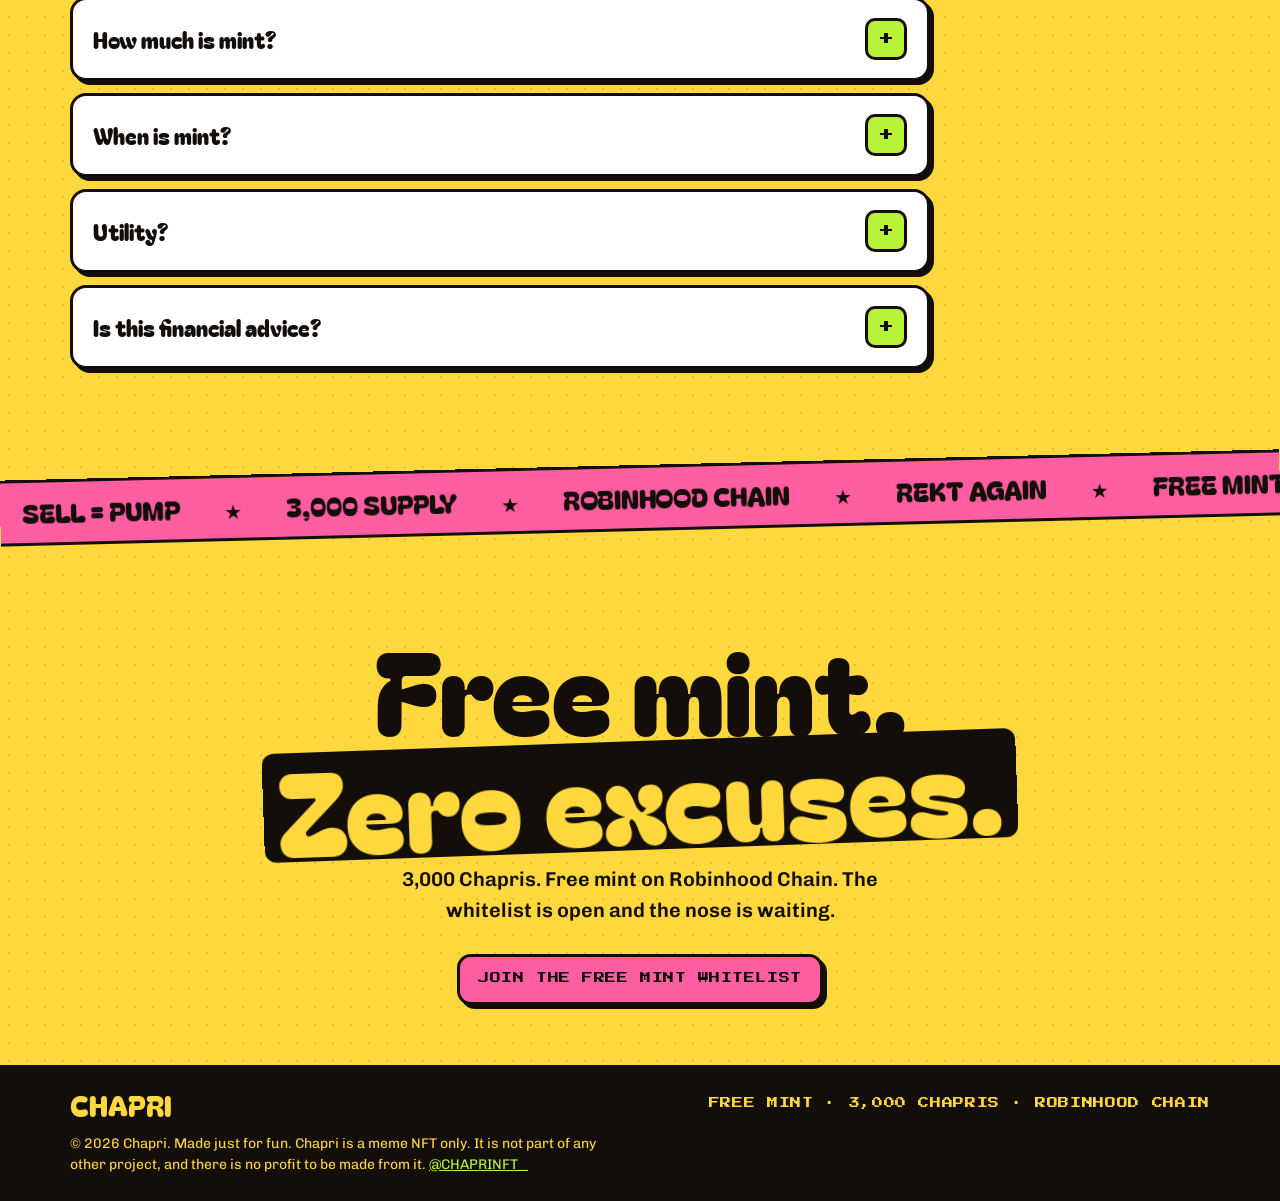
==== commit 2e67eb30: "Add files via upload" ====
--- a/index.html
+++ b/index.html
@@ -14,7 +14,7 @@
 <link rel="preconnect" href="https://fonts.googleapis.com">
 <link rel="preconnect" href="https://fonts.gstatic.com" crossorigin>
 <link rel="stylesheet" href="https://fonts.googleapis.com/css2?family=Bagel+Fat+One&family=Chivo:wght@400;600;800&family=Press+Start+2P&display=swap">
-<link rel="stylesheet" href="css/style.css?v=5">
+<link rel="stylesheet" href="css/style.css?v=6">
 </head>
 <body>
 <header class="top">
@@ -201,8 +201,8 @@
   </div>
 </footer>
 
-<script src="js/config.js?v=5"></script>
-<script src="js/zoo.js?v=5"></script>
-<script src="js/app.js?v=5"></script>
+<script src="js/config.js?v=6"></script>
+<script src="js/zoo.js?v=6"></script>
+<script src="js/app.js?v=6"></script>
 </body>
 </html>
